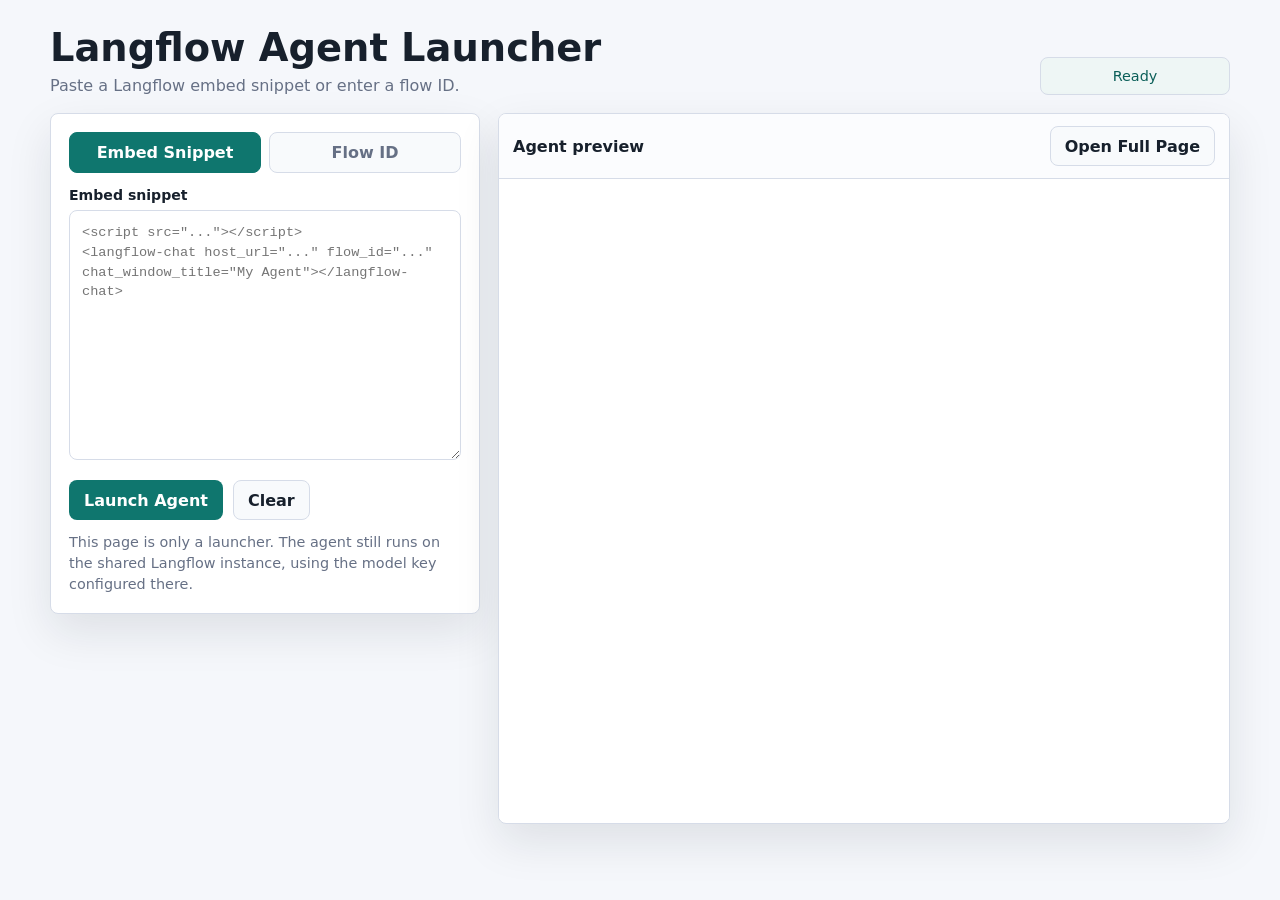
==== index.html @ 8ad4a3d8 "Changed file to index.html for github pages" ====
<!doctype html>
<html lang="en">
  <head>
    <meta charset="utf-8" />
    <meta name="viewport" content="width=device-width, initial-scale=1" />
    <title>Langflow Agent Launcher</title>
    <style>
      :root {
        color-scheme: light;
        --bg: #f5f7fb;
        --panel: #ffffff;
        --ink: #17202c;
        --muted: #667085;
        --line: #d6dce8;
        --accent: #0f766e;
        --accent-strong: #0b5f59;
        --danger: #b42318;
        --shadow: 0 18px 45px rgba(23, 32, 44, 0.1);
      }

      * {
        box-sizing: border-box;
      }

      body {
        margin: 0;
        min-height: 100vh;
        background: var(--bg);
        color: var(--ink);
        font-family:
          Inter, ui-sans-serif, system-ui, -apple-system, BlinkMacSystemFont,
          "Segoe UI", sans-serif;
      }

      .shell {
        width: min(1180px, calc(100vw - 32px));
        margin: 0 auto;
        padding: 28px 0 36px;
      }

      header {
        display: flex;
        align-items: end;
        justify-content: space-between;
        gap: 20px;
        margin-bottom: 18px;
      }

      h1 {
        margin: 0;
        font-size: clamp(1.7rem, 3vw, 2.5rem);
        line-height: 1.05;
        letter-spacing: 0;
      }

      .subtitle {
        margin: 8px 0 0;
        color: var(--muted);
        font-size: 1rem;
      }

      .status {
        min-width: 190px;
        padding: 10px 12px;
        border: 1px solid var(--line);
        border-radius: 8px;
        background: #eef6f5;
        color: var(--accent-strong);
        font-size: 0.9rem;
        text-align: center;
      }

      .layout {
        display: grid;
        grid-template-columns: minmax(320px, 430px) minmax(0, 1fr);
        gap: 18px;
        align-items: start;
      }

      .panel,
      .preview {
        border: 1px solid var(--line);
        border-radius: 8px;
        background: var(--panel);
        box-shadow: var(--shadow);
      }

      .panel {
        padding: 18px;
      }

      .tabs {
        display: grid;
        grid-template-columns: 1fr 1fr;
        gap: 8px;
        margin-bottom: 14px;
      }

      .tab {
        border: 1px solid var(--line);
        border-radius: 8px;
        background: #f8fafc;
        color: var(--muted);
        font: inherit;
        font-weight: 650;
        padding: 10px 12px;
        cursor: pointer;
      }

      .tab[aria-selected="true"] {
        background: var(--accent);
        border-color: var(--accent);
        color: white;
      }

      .mode {
        display: none;
      }

      .mode.active {
        display: block;
      }

      label {
        display: block;
        margin: 14px 0 7px;
        font-size: 0.88rem;
        font-weight: 700;
      }

      textarea,
      input {
        width: 100%;
        border: 1px solid var(--line);
        border-radius: 8px;
        background: white;
        color: var(--ink);
        font: inherit;
        font-size: 0.95rem;
        outline: none;
      }

      textarea {
        min-height: 250px;
        resize: vertical;
        padding: 12px;
        font-family:
          "Cascadia Code", "SFMono-Regular", Consolas, "Liberation Mono",
          monospace;
        font-size: 0.85rem;
        line-height: 1.45;
      }

      input {
        height: 42px;
        padding: 0 12px;
      }

      textarea:focus,
      input:focus {
        border-color: var(--accent);
        box-shadow: 0 0 0 3px rgba(15, 118, 110, 0.14);
      }

      .actions {
        display: flex;
        flex-wrap: wrap;
        gap: 10px;
        margin-top: 16px;
      }

      button {
        min-height: 40px;
        border: 1px solid transparent;
        border-radius: 8px;
        padding: 0 14px;
        font: inherit;
        font-weight: 700;
        cursor: pointer;
      }

      .primary {
        background: var(--accent);
        color: white;
      }

      .primary:hover {
        background: var(--accent-strong);
      }

      .secondary {
        background: #f8fafc;
        border-color: var(--line);
        color: var(--ink);
      }

      .secondary:hover {
        background: #eef2f7;
      }

      .hint,
      .error {
        margin: 12px 0 0;
        font-size: 0.9rem;
        line-height: 1.45;
      }

      .hint {
        color: var(--muted);
      }

      .error {
        display: none;
        color: var(--danger);
        font-weight: 700;
      }

      .preview {
        min-height: 690px;
        overflow: hidden;
      }

      .preview-bar {
        display: flex;
        align-items: center;
        justify-content: space-between;
        gap: 12px;
        border-bottom: 1px solid var(--line);
        padding: 12px 14px;
        background: #fbfcfe;
      }

      .preview-title {
        min-width: 0;
        overflow: hidden;
        text-overflow: ellipsis;
        white-space: nowrap;
        font-weight: 750;
      }

      .preview-frame {
        width: 100%;
        height: 640px;
        border: 0;
        background: white;
      }

      @media (max-width: 860px) {
        header {
          align-items: stretch;
          flex-direction: column;
        }

        .status {
          text-align: left;
        }

        .layout {
          grid-template-columns: 1fr;
        }

        .preview,
        .preview-frame {
          min-height: 600px;
          height: 600px;
        }
      }
    </style>
  </head>
  <body>
    <main class="shell">
      <header>
        <div>
          <h1>Langflow Agent Launcher</h1>
          <p class="subtitle">Paste a Langflow embed snippet or enter a flow ID.</p>
        </div>
        <div class="status" id="status">Ready</div>
      </header>

      <section class="layout">
        <div class="panel">
          <div class="tabs" role="tablist" aria-label="Launch mode">
            <button class="tab" id="snippetTab" role="tab" aria-selected="true">
              Embed Snippet
            </button>
            <button class="tab" id="flowTab" role="tab" aria-selected="false">
              Flow ID
            </button>
          </div>

          <div class="mode active" id="snippetMode">
            <label for="snippet">Embed snippet</label>
            <textarea
              id="snippet"
              spellcheck="false"
              placeholder='<script src="..."></script>&#10;<langflow-chat host_url="..." flow_id="..." chat_window_title="My Agent"></langflow-chat>'
            ></textarea>
          </div>

          <div class="mode" id="flowMode">
            <label for="hostUrl">Langflow host URL</label>
            <input id="hostUrl" placeholder="https://your-langflow-url.example" />

            <label for="flowId">Flow ID</label>
            <input id="flowId" placeholder="Paste the flow ID from the URL or Share panel" />

            <label for="scriptUrl">Widget script URL</label>
            <input
              id="scriptUrl"
              placeholder="Paste the script src from Langflow's embed snippet"
            />

            <label for="agentTitle">Chat title</label>
            <input id="agentTitle" value="My Agent" />
          </div>

          <div class="actions">
            <button class="primary" id="launchBtn">Launch Agent</button>
            <button class="secondary" id="clearBtn">Clear</button>
          </div>

          <p class="error" id="error"></p>
          <p class="hint">
            This page is only a launcher. The agent still runs on the shared Langflow
            instance, using the model key configured there.
          </p>
        </div>

        <div class="preview">
          <div class="preview-bar">
            <div class="preview-title" id="previewTitle">Agent preview</div>
            <button class="secondary" id="openBtn">Open Full Page</button>
          </div>
          <iframe
            class="preview-frame"
            id="previewFrame"
            title="Langflow agent preview"
          ></iframe>
        </div>
      </section>
    </main>

    <script>
      const snippetTab = document.querySelector("#snippetTab");
      const flowTab = document.querySelector("#flowTab");
      const snippetMode = document.querySelector("#snippetMode");
      const flowMode = document.querySelector("#flowMode");
      const snippet = document.querySelector("#snippet");
      const hostUrl = document.querySelector("#hostUrl");
      const flowId = document.querySelector("#flowId");
      const scriptUrl = document.querySelector("#scriptUrl");
      const agentTitle = document.querySelector("#agentTitle");
      const launchBtn = document.querySelector("#launchBtn");
      const clearBtn = document.querySelector("#clearBtn");
      const openBtn = document.querySelector("#openBtn");
      const previewFrame = document.querySelector("#previewFrame");
      const previewTitle = document.querySelector("#previewTitle");
      const status = document.querySelector("#status");
      const error = document.querySelector("#error");

      let activeMode = "snippet";
      let currentPreviewHtml = "";

      const saved = JSON.parse(localStorage.getItem("langflowLauncher") || "{}");
      snippet.value = saved.snippet || "";
      hostUrl.value = saved.hostUrl || "";
      flowId.value = saved.flowId || "";
      scriptUrl.value = saved.scriptUrl || "";
      agentTitle.value = saved.agentTitle || "My Agent";

      function setMode(mode) {
        activeMode = mode;
        snippetTab.setAttribute("aria-selected", mode === "snippet");
        flowTab.setAttribute("aria-selected", mode === "flow");
        snippetMode.classList.toggle("active", mode === "snippet");
        flowMode.classList.toggle("active", mode === "flow");
        clearError();
      }

      function clearError() {
        error.style.display = "none";
        error.textContent = "";
      }

      function showError(message) {
        error.textContent = message;
        error.style.display = "block";
        status.textContent = "Needs attention";
      }

      function escapeAttribute(value) {
        return String(value)
          .replaceAll("&", "&amp;")
          .replaceAll('"', "&quot;")
          .replaceAll("<", "&lt;")
          .replaceAll(">", "&gt;");
      }

      function normalizeHost(value) {
        return value.trim().replace(/\/+$/, "");
      }

      function extractFromSnippet(rawSnippet) {
        const doc = new DOMParser().parseFromString(rawSnippet, "text/html");
        const script = [...doc.querySelectorAll("script[src]")].find((item) =>
          item.getAttribute("src").toLowerCase().includes("langflow")
        );
        const chat = doc.querySelector("langflow-chat");

        if (!script || !chat) {
          throw new Error(
            "Paste the full Langflow embed snippet, including the script tag and langflow-chat tag."
          );
        }

        return {
          scriptSrc: script.getAttribute("src"),
          host: chat.getAttribute("host_url") || "",
          flow: chat.getAttribute("flow_id") || "",
          title: chat.getAttribute("chat_window_title") || "My Agent",
          rawChat: chat.outerHTML,
        };
      }

      function buildFromFields() {
        const host = normalizeHost(hostUrl.value);
        const flow = flowId.value.trim();
        const scriptSrc = scriptUrl.value.trim();
        const title = agentTitle.value.trim() || "My Agent";

        if (!host || !flow || !scriptSrc) {
          throw new Error("Host URL, flow ID, and widget script URL are required.");
        }

        return {
          scriptSrc,
          host,
          flow,
          title,
          rawChat: `<langflow-chat host_url="${escapeAttribute(host)}" flow_id="${escapeAttribute(flow)}" chat_window_title="${escapeAttribute(title)}"></langflow-chat>`,
        };
      }

      function buildPreviewHtml(config) {
        const title = escapeAttribute(config.title || "My Agent");
        return `<!doctype html>
<html lang="en">
  <head>
    <meta charset="utf-8" />
    <meta name="viewport" content="width=device-width, initial-scale=1" />
    <title>${title}</title>
    <style>
      body {
        margin: 0;
        min-height: 100vh;
        font-family: Inter, ui-sans-serif, system-ui, -apple-system, BlinkMacSystemFont, "Segoe UI", sans-serif;
        background: #ffffff;
      }
      .page {
        min-height: 100vh;
        display: grid;
        place-items: center;
        padding: 34px;
        text-align: center;
      }
      h1 {
        margin: 0;
        color: #17202c;
        font-size: clamp(1.8rem, 5vw, 3rem);
        letter-spacing: 0;
      }
      p {
        margin: 12px 0 0;
        color: #667085;
        font-size: 1rem;
      }
    </style>
    <script src="${escapeAttribute(config.scriptSrc)}"><\/script>
  </head>
  <body>
    <section class="page">
      <div>
        <h1>${title}</h1>
        <p>Your Langflow agent is running on this webpage.</p>
      </div>
    </section>
    ${config.rawChat}
  </body>
</html>`;
      }

      function saveState() {
        localStorage.setItem(
          "langflowLauncher",
          JSON.stringify({
            snippet: snippet.value,
            hostUrl: hostUrl.value,
            flowId: flowId.value,
            scriptUrl: scriptUrl.value,
            agentTitle: agentTitle.value,
          })
        );
      }

      function launch() {
        clearError();
        try {
          const config =
            activeMode === "snippet"
              ? extractFromSnippet(snippet.value)
              : buildFromFields();

          currentPreviewHtml = buildPreviewHtml(config);
          previewFrame.srcdoc = currentPreviewHtml;
          previewTitle.textContent = config.title || "Agent preview";
          status.textContent = "Agent loaded";
          saveState();
        } catch (launchError) {
          showError(launchError.message);
        }
      }

      function clearAll() {
        snippet.value = "";
        hostUrl.value = "";
        flowId.value = "";
        scriptUrl.value = "";
        agentTitle.value = "My Agent";
        previewFrame.removeAttribute("srcdoc");
        previewTitle.textContent = "Agent preview";
        status.textContent = "Ready";
        currentPreviewHtml = "";
        localStorage.removeItem("langflowLauncher");
        clearError();
      }

      function openFullPage() {
        if (!currentPreviewHtml) {
          showError("Launch an agent first.");
          return;
        }
        const previewBlob = new Blob([currentPreviewHtml], { type: "text/html" });
        window.open(URL.createObjectURL(previewBlob), "_blank", "noopener,noreferrer");
      }

      snippetTab.addEventListener("click", () => setMode("snippet"));
      flowTab.addEventListener("click", () => setMode("flow"));
      launchBtn.addEventListener("click", launch);
      clearBtn.addEventListener("click", clearAll);
      openBtn.addEventListener("click", openFullPage);
    </script>
  </body>
</html>
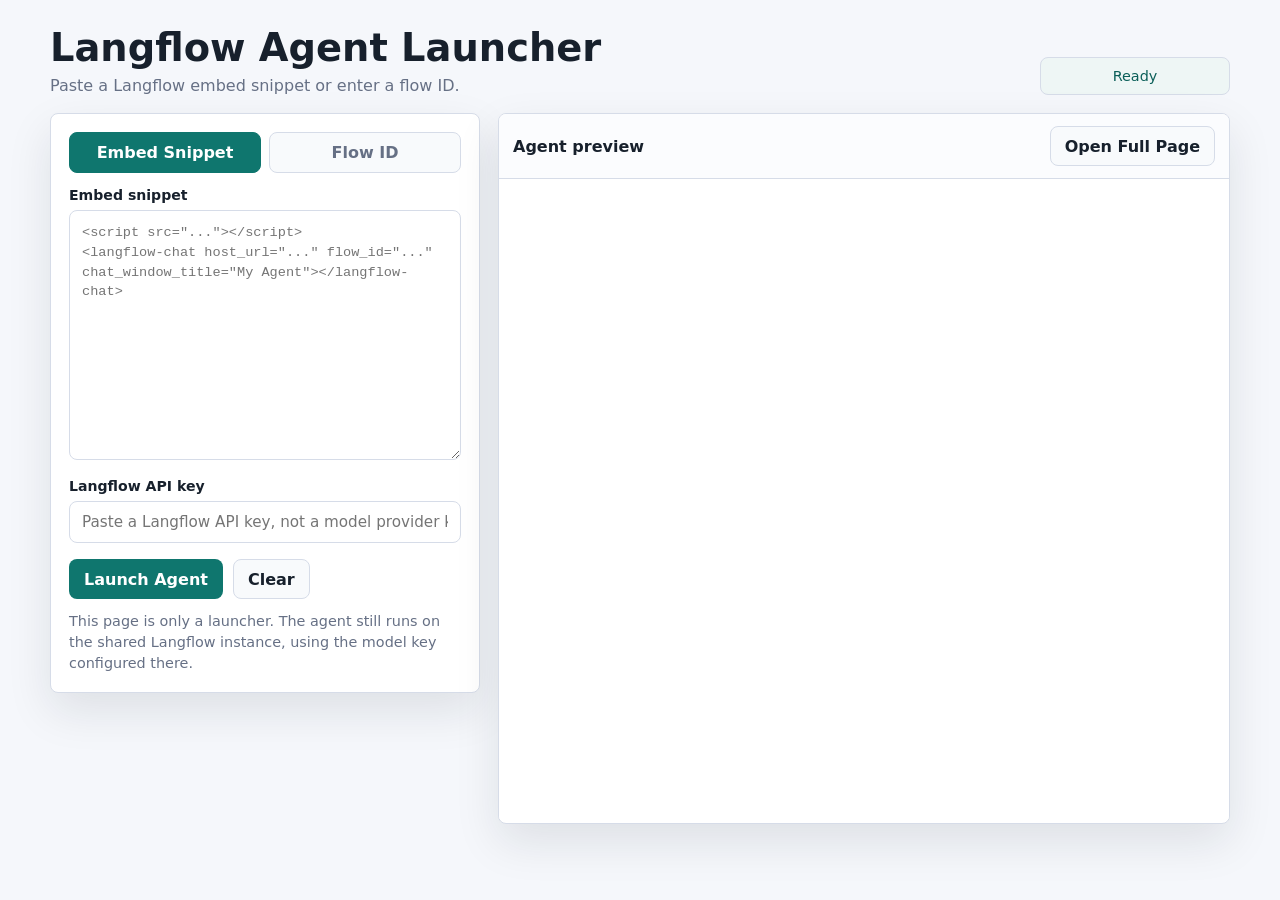
==== commit 835fdf01: "Add Langflow API key support to launcher" ====
--- a/index.html
+++ b/index.html
@@ -314,6 +314,14 @@
             <input id="agentTitle" value="My Agent" />
           </div>
 
+          <label for="apiKey">Langflow API key</label>
+          <input
+            id="apiKey"
+            type="password"
+            autocomplete="off"
+            placeholder="Paste a Langflow API key, not a model provider key"
+          />
+
           <div class="actions">
             <button class="primary" id="launchBtn">Launch Agent</button>
             <button class="secondary" id="clearBtn">Clear</button>
@@ -350,6 +358,7 @@
       const flowId = document.querySelector("#flowId");
       const scriptUrl = document.querySelector("#scriptUrl");
       const agentTitle = document.querySelector("#agentTitle");
+      const apiKey = document.querySelector("#apiKey");
       const launchBtn = document.querySelector("#launchBtn");
       const clearBtn = document.querySelector("#clearBtn");
       const openBtn = document.querySelector("#openBtn");
@@ -362,7 +371,7 @@
       let currentPreviewHtml = "";
 
       const saved = JSON.parse(localStorage.getItem("langflowLauncher") || "{}");
-      snippet.value = saved.snippet || "";
+      snippet.value = "";
       hostUrl.value = saved.hostUrl || "";
       flowId.value = saved.flowId || "";
       scriptUrl.value = saved.scriptUrl || "";
@@ -406,6 +415,7 @@
           item.getAttribute("src").toLowerCase().includes("langflow")
         );
         const chat = doc.querySelector("langflow-chat");
+        const key = apiKey.value.trim() || chat?.getAttribute("api_key") || "";
 
         if (!script || !chat) {
           throw new Error(
@@ -413,11 +423,20 @@
           );
         }
 
+        if (!key) {
+          throw new Error("Paste a Langflow API key before launching.");
+        }
+
+        chat.setAttribute("api_key", key);
+
         return {
           scriptSrc: script.getAttribute("src"),
           host: chat.getAttribute("host_url") || "",
           flow: chat.getAttribute("flow_id") || "",
-          title: chat.getAttribute("chat_window_title") || "My Agent",
+          title:
+            chat.getAttribute("window_title") ||
+            chat.getAttribute("chat_window_title") ||
+            "My Agent",
           rawChat: chat.outerHTML,
         };
       }
@@ -427,9 +446,10 @@
         const flow = flowId.value.trim();
         const scriptSrc = scriptUrl.value.trim();
         const title = agentTitle.value.trim() || "My Agent";
-
-        if (!host || !flow || !scriptSrc) {
-          throw new Error("Host URL, flow ID, and widget script URL are required.");
+        const key = apiKey.value.trim();
+
+        if (!host || !flow || !scriptSrc || !key) {
+          throw new Error("Host URL, flow ID, widget script URL, and Langflow API key are required.");
         }
 
         return {
@@ -437,7 +457,7 @@
           host,
           flow,
           title,
-          rawChat: `<langflow-chat host_url="${escapeAttribute(host)}" flow_id="${escapeAttribute(flow)}" chat_window_title="${escapeAttribute(title)}"></langflow-chat>`,
+          rawChat: `<langflow-chat host_url="${escapeAttribute(host)}" flow_id="${escapeAttribute(flow)}" api_key="${escapeAttribute(key)}" window_title="${escapeAttribute(title)}"></langflow-chat>`,
         };
       }
 
@@ -493,7 +513,6 @@
         localStorage.setItem(
           "langflowLauncher",
           JSON.stringify({
-            snippet: snippet.value,
             hostUrl: hostUrl.value,
             flowId: flowId.value,
             scriptUrl: scriptUrl.value,
@@ -526,6 +545,7 @@
         flowId.value = "";
         scriptUrl.value = "";
         agentTitle.value = "My Agent";
+        apiKey.value = "";
         previewFrame.removeAttribute("srcdoc");
         previewTitle.textContent = "Agent preview";
         status.textContent = "Ready";
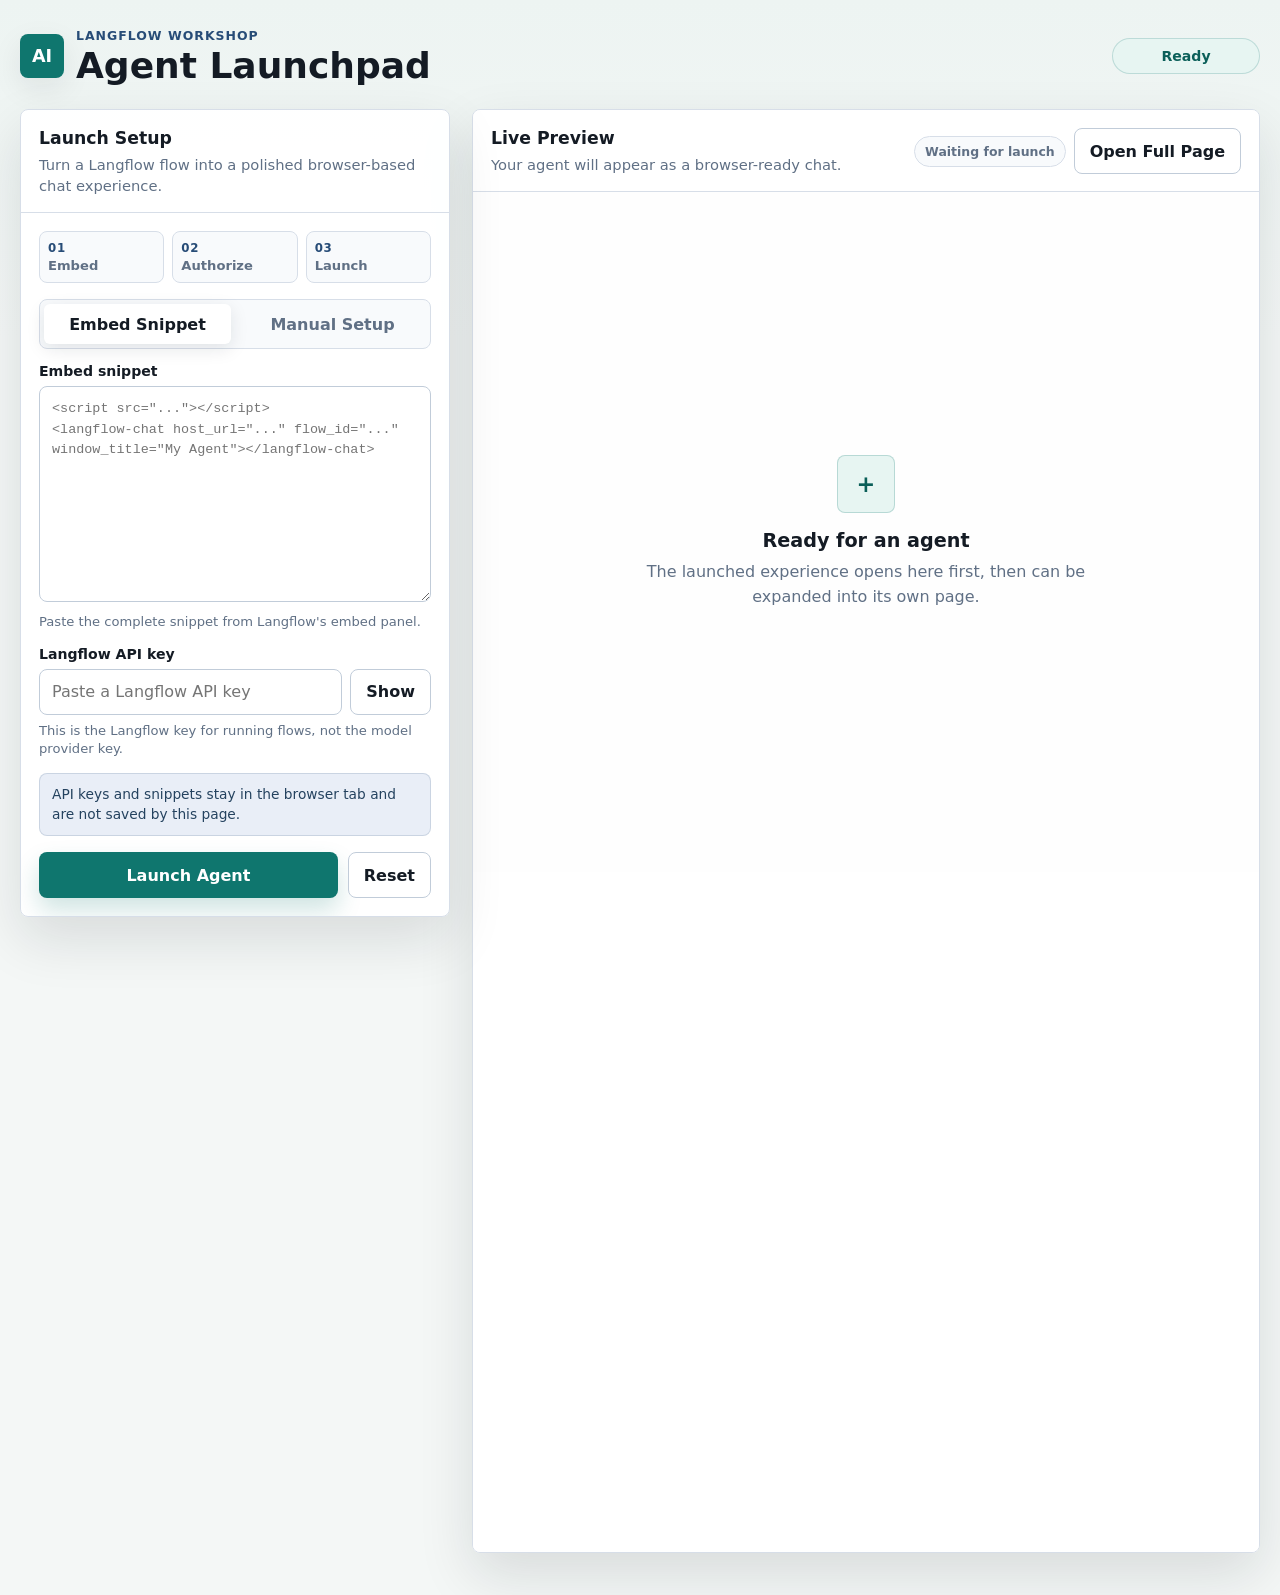
==== commit cb1a83c2: "Polish launcher interface" ====
--- a/index.html
+++ b/index.html
@@ -1,573 +1,1234 @@
-<!doctype html>
-<html lang="en">
-  <head>
-    <meta charset="utf-8" />
-    <meta name="viewport" content="width=device-width, initial-scale=1" />
-    <title>Langflow Agent Launcher</title>
-    <style>
-      :root {
-        color-scheme: light;
-        --bg: #f5f7fb;
-        --panel: #ffffff;
-        --ink: #17202c;
-        --muted: #667085;
-        --line: #d6dce8;
-        --accent: #0f766e;
-        --accent-strong: #0b5f59;
-        --danger: #b42318;
-        --shadow: 0 18px 45px rgba(23, 32, 44, 0.1);
-      }
-
-      * {
-        box-sizing: border-box;
-      }
-
-      body {
-        margin: 0;
-        min-height: 100vh;
-        background: var(--bg);
-        color: var(--ink);
-        font-family:
-          Inter, ui-sans-serif, system-ui, -apple-system, BlinkMacSystemFont,
-          "Segoe UI", sans-serif;
-      }
-
-      .shell {
-        width: min(1180px, calc(100vw - 32px));
-        margin: 0 auto;
-        padding: 28px 0 36px;
-      }
-
-      header {
-        display: flex;
-        align-items: end;
-        justify-content: space-between;
-        gap: 20px;
-        margin-bottom: 18px;
-      }
-
-      h1 {
-        margin: 0;
-        font-size: clamp(1.7rem, 3vw, 2.5rem);
-        line-height: 1.05;
-        letter-spacing: 0;
-      }
-
-      .subtitle {
-        margin: 8px 0 0;
-        color: var(--muted);
-        font-size: 1rem;
-      }
-
-      .status {
-        min-width: 190px;
-        padding: 10px 12px;
-        border: 1px solid var(--line);
-        border-radius: 8px;
-        background: #eef6f5;
-        color: var(--accent-strong);
-        font-size: 0.9rem;
-        text-align: center;
-      }
-
-      .layout {
-        display: grid;
-        grid-template-columns: minmax(320px, 430px) minmax(0, 1fr);
-        gap: 18px;
-        align-items: start;
-      }
-
-      .panel,
-      .preview {
-        border: 1px solid var(--line);
-        border-radius: 8px;
-        background: var(--panel);
-        box-shadow: var(--shadow);
-      }
-
-      .panel {
-        padding: 18px;
-      }
-
-      .tabs {
-        display: grid;
-        grid-template-columns: 1fr 1fr;
-        gap: 8px;
-        margin-bottom: 14px;
-      }
-
-      .tab {
-        border: 1px solid var(--line);
-        border-radius: 8px;
-        background: #f8fafc;
-        color: var(--muted);
-        font: inherit;
-        font-weight: 650;
-        padding: 10px 12px;
-        cursor: pointer;
-      }
-
-      .tab[aria-selected="true"] {
-        background: var(--accent);
-        border-color: var(--accent);
-        color: white;
-      }
-
-      .mode {
-        display: none;
-      }
-
-      .mode.active {
-        display: block;
-      }
-
-      label {
-        display: block;
-        margin: 14px 0 7px;
-        font-size: 0.88rem;
-        font-weight: 700;
-      }
-
-      textarea,
-      input {
-        width: 100%;
-        border: 1px solid var(--line);
-        border-radius: 8px;
-        background: white;
-        color: var(--ink);
-        font: inherit;
-        font-size: 0.95rem;
-        outline: none;
-      }
-
-      textarea {
-        min-height: 250px;
-        resize: vertical;
-        padding: 12px;
-        font-family:
-          "Cascadia Code", "SFMono-Regular", Consolas, "Liberation Mono",
-          monospace;
-        font-size: 0.85rem;
-        line-height: 1.45;
-      }
-
-      input {
-        height: 42px;
-        padding: 0 12px;
-      }
-
-      textarea:focus,
-      input:focus {
-        border-color: var(--accent);
-        box-shadow: 0 0 0 3px rgba(15, 118, 110, 0.14);
-      }
-
-      .actions {
-        display: flex;
-        flex-wrap: wrap;
-        gap: 10px;
-        margin-top: 16px;
-      }
-
-      button {
-        min-height: 40px;
-        border: 1px solid transparent;
-        border-radius: 8px;
-        padding: 0 14px;
-        font: inherit;
-        font-weight: 700;
-        cursor: pointer;
-      }
-
-      .primary {
-        background: var(--accent);
-        color: white;
-      }
-
-      .primary:hover {
-        background: var(--accent-strong);
-      }
-
-      .secondary {
-        background: #f8fafc;
-        border-color: var(--line);
-        color: var(--ink);
-      }
-
-      .secondary:hover {
-        background: #eef2f7;
-      }
-
-      .hint,
-      .error {
-        margin: 12px 0 0;
-        font-size: 0.9rem;
-        line-height: 1.45;
-      }
-
-      .hint {
-        color: var(--muted);
-      }
-
-      .error {
-        display: none;
-        color: var(--danger);
-        font-weight: 700;
-      }
-
-      .preview {
-        min-height: 690px;
-        overflow: hidden;
-      }
-
-      .preview-bar {
-        display: flex;
-        align-items: center;
-        justify-content: space-between;
-        gap: 12px;
-        border-bottom: 1px solid var(--line);
-        padding: 12px 14px;
-        background: #fbfcfe;
-      }
-
-      .preview-title {
-        min-width: 0;
-        overflow: hidden;
-        text-overflow: ellipsis;
-        white-space: nowrap;
-        font-weight: 750;
-      }
-
-      .preview-frame {
-        width: 100%;
-        height: 640px;
-        border: 0;
-        background: white;
-      }
-
-      @media (max-width: 860px) {
-        header {
-          align-items: stretch;
-          flex-direction: column;
-        }
-
-        .status {
-          text-align: left;
-        }
-
-        .layout {
-          grid-template-columns: 1fr;
-        }
-
-        .preview,
-        .preview-frame {
-          min-height: 600px;
-          height: 600px;
-        }
-      }
-    </style>
-  </head>
-  <body>
-    <main class="shell">
-      <header>
-        <div>
-          <h1>Langflow Agent Launcher</h1>
-          <p class="subtitle">Paste a Langflow embed snippet or enter a flow ID.</p>
-        </div>
-        <div class="status" id="status">Ready</div>
-      </header>
-
-      <section class="layout">
-        <div class="panel">
-          <div class="tabs" role="tablist" aria-label="Launch mode">
-            <button class="tab" id="snippetTab" role="tab" aria-selected="true">
-              Embed Snippet
-            </button>
-            <button class="tab" id="flowTab" role="tab" aria-selected="false">
-              Flow ID
-            </button>
-          </div>
-
-          <div class="mode active" id="snippetMode">
-            <label for="snippet">Embed snippet</label>
-            <textarea
-              id="snippet"
-              spellcheck="false"
-              placeholder='<script src="..."></script>&#10;<langflow-chat host_url="..." flow_id="..." chat_window_title="My Agent"></langflow-chat>'
-            ></textarea>
-          </div>
-
-          <div class="mode" id="flowMode">
-            <label for="hostUrl">Langflow host URL</label>
-            <input id="hostUrl" placeholder="https://your-langflow-url.example" />
-
-            <label for="flowId">Flow ID</label>
-            <input id="flowId" placeholder="Paste the flow ID from the URL or Share panel" />
-
-            <label for="scriptUrl">Widget script URL</label>
-            <input
-              id="scriptUrl"
-              placeholder="Paste the script src from Langflow's embed snippet"
-            />
-
-            <label for="agentTitle">Chat title</label>
-            <input id="agentTitle" value="My Agent" />
-          </div>
-
-          <label for="apiKey">Langflow API key</label>
-          <input
-            id="apiKey"
-            type="password"
-            autocomplete="off"
-            placeholder="Paste a Langflow API key, not a model provider key"
-          />
-
-          <div class="actions">
-            <button class="primary" id="launchBtn">Launch Agent</button>
-            <button class="secondary" id="clearBtn">Clear</button>
-          </div>
-
-          <p class="error" id="error"></p>
-          <p class="hint">
-            This page is only a launcher. The agent still runs on the shared Langflow
-            instance, using the model key configured there.
-          </p>
-        </div>
-
-        <div class="preview">
-          <div class="preview-bar">
-            <div class="preview-title" id="previewTitle">Agent preview</div>
-            <button class="secondary" id="openBtn">Open Full Page</button>
-          </div>
-          <iframe
-            class="preview-frame"
-            id="previewFrame"
-            title="Langflow agent preview"
-          ></iframe>
-        </div>
-      </section>
-    </main>
-
-    <script>
-      const snippetTab = document.querySelector("#snippetTab");
-      const flowTab = document.querySelector("#flowTab");
-      const snippetMode = document.querySelector("#snippetMode");
-      const flowMode = document.querySelector("#flowMode");
-      const snippet = document.querySelector("#snippet");
-      const hostUrl = document.querySelector("#hostUrl");
-      const flowId = document.querySelector("#flowId");
-      const scriptUrl = document.querySelector("#scriptUrl");
-      const agentTitle = document.querySelector("#agentTitle");
-      const apiKey = document.querySelector("#apiKey");
-      const launchBtn = document.querySelector("#launchBtn");
-      const clearBtn = document.querySelector("#clearBtn");
-      const openBtn = document.querySelector("#openBtn");
-      const previewFrame = document.querySelector("#previewFrame");
-      const previewTitle = document.querySelector("#previewTitle");
-      const status = document.querySelector("#status");
-      const error = document.querySelector("#error");
-
-      let activeMode = "snippet";
-      let currentPreviewHtml = "";
-
-      const saved = JSON.parse(localStorage.getItem("langflowLauncher") || "{}");
-      snippet.value = "";
-      hostUrl.value = saved.hostUrl || "";
-      flowId.value = saved.flowId || "";
-      scriptUrl.value = saved.scriptUrl || "";
-      agentTitle.value = saved.agentTitle || "My Agent";
-
-      function setMode(mode) {
-        activeMode = mode;
-        snippetTab.setAttribute("aria-selected", mode === "snippet");
-        flowTab.setAttribute("aria-selected", mode === "flow");
-        snippetMode.classList.toggle("active", mode === "snippet");
-        flowMode.classList.toggle("active", mode === "flow");
-        clearError();
-      }
-
-      function clearError() {
-        error.style.display = "none";
-        error.textContent = "";
-      }
-
-      function showError(message) {
-        error.textContent = message;
-        error.style.display = "block";
-        status.textContent = "Needs attention";
-      }
-
-      function escapeAttribute(value) {
-        return String(value)
-          .replaceAll("&", "&amp;")
-          .replaceAll('"', "&quot;")
-          .replaceAll("<", "&lt;")
-          .replaceAll(">", "&gt;");
-      }
-
-      function normalizeHost(value) {
-        return value.trim().replace(/\/+$/, "");
-      }
-
-      function extractFromSnippet(rawSnippet) {
-        const doc = new DOMParser().parseFromString(rawSnippet, "text/html");
-        const script = [...doc.querySelectorAll("script[src]")].find((item) =>
-          item.getAttribute("src").toLowerCase().includes("langflow")
-        );
-        const chat = doc.querySelector("langflow-chat");
-        const key = apiKey.value.trim() || chat?.getAttribute("api_key") || "";
-
-        if (!script || !chat) {
-          throw new Error(
-            "Paste the full Langflow embed snippet, including the script tag and langflow-chat tag."
-          );
-        }
-
-        if (!key) {
-          throw new Error("Paste a Langflow API key before launching.");
-        }
-
-        chat.setAttribute("api_key", key);
-
-        return {
-          scriptSrc: script.getAttribute("src"),
-          host: chat.getAttribute("host_url") || "",
-          flow: chat.getAttribute("flow_id") || "",
-          title:
-            chat.getAttribute("window_title") ||
-            chat.getAttribute("chat_window_title") ||
-            "My Agent",
-          rawChat: chat.outerHTML,
-        };
-      }
-
-      function buildFromFields() {
-        const host = normalizeHost(hostUrl.value);
-        const flow = flowId.value.trim();
-        const scriptSrc = scriptUrl.value.trim();
-        const title = agentTitle.value.trim() || "My Agent";
-        const key = apiKey.value.trim();
-
-        if (!host || !flow || !scriptSrc || !key) {
-          throw new Error("Host URL, flow ID, widget script URL, and Langflow API key are required.");
-        }
-
-        return {
-          scriptSrc,
-          host,
-          flow,
-          title,
-          rawChat: `<langflow-chat host_url="${escapeAttribute(host)}" flow_id="${escapeAttribute(flow)}" api_key="${escapeAttribute(key)}" window_title="${escapeAttribute(title)}"></langflow-chat>`,
-        };
-      }
-
-      function buildPreviewHtml(config) {
-        const title = escapeAttribute(config.title || "My Agent");
-        return `<!doctype html>
-<html lang="en">
-  <head>
-    <meta charset="utf-8" />
-    <meta name="viewport" content="width=device-width, initial-scale=1" />
-    <title>${title}</title>
-    <style>
-      body {
-        margin: 0;
-        min-height: 100vh;
-        font-family: Inter, ui-sans-serif, system-ui, -apple-system, BlinkMacSystemFont, "Segoe UI", sans-serif;
-        background: #ffffff;
-      }
-      .page {
-        min-height: 100vh;
-        display: grid;
-        place-items: center;
-        padding: 34px;
-        text-align: center;
-      }
-      h1 {
-        margin: 0;
-        color: #17202c;
-        font-size: clamp(1.8rem, 5vw, 3rem);
-        letter-spacing: 0;
-      }
-      p {
-        margin: 12px 0 0;
-        color: #667085;
-        font-size: 1rem;
-      }
-    </style>
-    <script src="${escapeAttribute(config.scriptSrc)}"><\/script>
-  </head>
-  <body>
-    <section class="page">
-      <div>
-        <h1>${title}</h1>
-        <p>Your Langflow agent is running on this webpage.</p>
-      </div>
-    </section>
-    ${config.rawChat}
-  </body>
-</html>`;
-      }
-
-      function saveState() {
-        localStorage.setItem(
-          "langflowLauncher",
-          JSON.stringify({
-            hostUrl: hostUrl.value,
-            flowId: flowId.value,
-            scriptUrl: scriptUrl.value,
-            agentTitle: agentTitle.value,
-          })
-        );
-      }
-
-      function launch() {
-        clearError();
-        try {
-          const config =
-            activeMode === "snippet"
-              ? extractFromSnippet(snippet.value)
-              : buildFromFields();
-
-          currentPreviewHtml = buildPreviewHtml(config);
-          previewFrame.srcdoc = currentPreviewHtml;
-          previewTitle.textContent = config.title || "Agent preview";
-          status.textContent = "Agent loaded";
-          saveState();
-        } catch (launchError) {
-          showError(launchError.message);
-        }
-      }
-
-      function clearAll() {
-        snippet.value = "";
-        hostUrl.value = "";
-        flowId.value = "";
-        scriptUrl.value = "";
-        agentTitle.value = "My Agent";
-        apiKey.value = "";
-        previewFrame.removeAttribute("srcdoc");
-        previewTitle.textContent = "Agent preview";
-        status.textContent = "Ready";
-        currentPreviewHtml = "";
-        localStorage.removeItem("langflowLauncher");
-        clearError();
-      }
-
-      function openFullPage() {
-        if (!currentPreviewHtml) {
-          showError("Launch an agent first.");
-          return;
-        }
-        const previewBlob = new Blob([currentPreviewHtml], { type: "text/html" });
-        window.open(URL.createObjectURL(previewBlob), "_blank", "noopener,noreferrer");
-      }
-
-      snippetTab.addEventListener("click", () => setMode("snippet"));
-      flowTab.addEventListener("click", () => setMode("flow"));
-      launchBtn.addEventListener("click", launch);
-      clearBtn.addEventListener("click", clearAll);
-      openBtn.addEventListener("click", openFullPage);
-    </script>
-  </body>
-</html>
+<!doctype html>
+<html lang="en">
+  <head>
+    <meta charset="utf-8" />
+    <meta name="viewport" content="width=device-width, initial-scale=1" />
+    <title>Agent Launchpad</title>
+    <style>
+      :root {
+        color-scheme: light;
+        --page: #f4f7f6;
+        --surface: #ffffff;
+        --surface-soft: #f8fafc;
+        --ink: #141b24;
+        --muted: #607085;
+        --line: #d7dee8;
+        --line-strong: #c1ccd9;
+        --teal: #0f766e;
+        --teal-dark: #0b5f59;
+        --teal-soft: #e7f5f2;
+        --blue: #274c77;
+        --blue-soft: #e9eef7;
+        --coral: #bf5b45;
+        --danger: #b42318;
+        --warning: #8a5a12;
+        --shadow: 0 22px 55px rgba(20, 27, 36, 0.12);
+        --shadow-soft: 0 10px 30px rgba(20, 27, 36, 0.08);
+        --radius: 8px;
+        --control: 46px;
+      }
+
+      * {
+        box-sizing: border-box;
+      }
+
+      html {
+        min-width: 320px;
+      }
+
+      body {
+        margin: 0;
+        min-height: 100vh;
+        background:
+          linear-gradient(180deg, #edf4f2 0, rgba(237, 244, 242, 0) 340px),
+          var(--page);
+        color: var(--ink);
+        font-family:
+          Inter, ui-sans-serif, system-ui, -apple-system, BlinkMacSystemFont,
+          "Segoe UI", sans-serif;
+        font-size: 16px;
+      }
+
+      button,
+      input,
+      textarea {
+        font: inherit;
+      }
+
+      button {
+        cursor: pointer;
+      }
+
+      .skip-link {
+        position: absolute;
+        left: 16px;
+        top: -80px;
+        z-index: 10;
+        border-radius: var(--radius);
+        background: var(--ink);
+        color: #ffffff;
+        padding: 10px 12px;
+        text-decoration: none;
+      }
+
+      .skip-link:focus {
+        top: 16px;
+      }
+
+      .shell {
+        width: min(1240px, calc(100vw - 32px));
+        margin: 0 auto;
+        padding: 28px 0 42px;
+      }
+
+      .topbar {
+        display: flex;
+        align-items: center;
+        justify-content: space-between;
+        gap: 18px;
+        margin-bottom: 24px;
+      }
+
+      .brand {
+        display: flex;
+        align-items: center;
+        min-width: 0;
+        gap: 12px;
+      }
+
+      .brand-mark {
+        display: grid;
+        flex: 0 0 44px;
+        width: 44px;
+        height: 44px;
+        place-items: center;
+        border-radius: var(--radius);
+        background: var(--teal);
+        color: #ffffff;
+        font-size: 1.1rem;
+        font-weight: 800;
+        box-shadow: var(--shadow-soft);
+      }
+
+      .brand-title {
+        min-width: 0;
+      }
+
+      .eyebrow {
+        margin: 0 0 4px;
+        color: var(--blue);
+        font-size: 0.78rem;
+        font-weight: 800;
+        letter-spacing: 0.08em;
+        text-transform: uppercase;
+      }
+
+      h1 {
+        margin: 0;
+        color: var(--ink);
+        font-size: 2.25rem;
+        line-height: 1.05;
+        letter-spacing: 0;
+      }
+
+      .top-actions {
+        display: flex;
+        align-items: center;
+        gap: 10px;
+      }
+
+      .status {
+        min-width: 148px;
+        border: 1px solid rgba(15, 118, 110, 0.2);
+        border-radius: 999px;
+        background: var(--teal-soft);
+        color: var(--teal-dark);
+        padding: 9px 12px;
+        font-size: 0.88rem;
+        font-weight: 750;
+        text-align: center;
+      }
+
+      .layout {
+        display: grid;
+        grid-template-columns: minmax(330px, 430px) minmax(0, 1fr);
+        align-items: start;
+        gap: 22px;
+      }
+
+      .panel,
+      .preview-shell {
+        border: 1px solid var(--line);
+        border-radius: var(--radius);
+        background: rgba(255, 255, 255, 0.94);
+        box-shadow: var(--shadow);
+      }
+
+      .panel {
+        position: sticky;
+        top: 18px;
+        overflow: hidden;
+      }
+
+      .panel-head,
+      .preview-head {
+        border-bottom: 1px solid var(--line);
+        padding: 18px 18px 16px;
+      }
+
+      .panel-head h2,
+      .preview-head h2 {
+        margin: 0;
+        font-size: 1.08rem;
+        letter-spacing: 0;
+      }
+
+      .panel-head p,
+      .preview-head p {
+        margin: 6px 0 0;
+        color: var(--muted);
+        font-size: 0.92rem;
+        line-height: 1.45;
+      }
+
+      .panel-body {
+        padding: 18px;
+      }
+
+      .step-strip {
+        display: grid;
+        grid-template-columns: repeat(3, 1fr);
+        gap: 8px;
+        margin-bottom: 16px;
+      }
+
+      .step {
+        min-width: 0;
+        border: 1px solid var(--line);
+        border-radius: var(--radius);
+        background: var(--surface-soft);
+        padding: 9px 8px;
+      }
+
+      .step strong {
+        display: block;
+        color: var(--blue);
+        font-size: 0.74rem;
+        font-weight: 850;
+        letter-spacing: 0.06em;
+        text-transform: uppercase;
+      }
+
+      .step span {
+        display: block;
+        margin-top: 3px;
+        overflow: hidden;
+        color: var(--muted);
+        font-size: 0.82rem;
+        font-weight: 650;
+        text-overflow: ellipsis;
+        white-space: nowrap;
+      }
+
+      .tabs {
+        display: grid;
+        grid-template-columns: 1fr 1fr;
+        gap: 8px;
+        border: 1px solid var(--line);
+        border-radius: var(--radius);
+        background: var(--surface-soft);
+        padding: 4px;
+      }
+
+      .tab {
+        min-height: 40px;
+        border: 0;
+        border-radius: 6px;
+        background: transparent;
+        color: var(--muted);
+        font-weight: 800;
+      }
+
+      .tab[aria-selected="true"] {
+        background: var(--surface);
+        color: var(--ink);
+        box-shadow: 0 5px 18px rgba(20, 27, 36, 0.1);
+      }
+
+      .mode {
+        display: none;
+      }
+
+      .mode.active {
+        display: block;
+      }
+
+      .field {
+        margin-top: 14px;
+      }
+
+      label {
+        display: flex;
+        align-items: center;
+        justify-content: space-between;
+        gap: 12px;
+        margin-bottom: 7px;
+        color: var(--ink);
+        font-size: 0.88rem;
+        font-weight: 800;
+      }
+
+      .optional {
+        color: var(--muted);
+        font-size: 0.78rem;
+        font-weight: 700;
+      }
+
+      textarea,
+      input {
+        width: 100%;
+        border: 1px solid var(--line-strong);
+        border-radius: var(--radius);
+        background: var(--surface);
+        color: var(--ink);
+        outline: none;
+      }
+
+      textarea {
+        min-height: 216px;
+        max-height: 420px;
+        resize: vertical;
+        padding: 12px;
+        font-family:
+          "Cascadia Code", "SFMono-Regular", Consolas, "Liberation Mono",
+          monospace;
+        font-size: 0.84rem;
+        line-height: 1.5;
+      }
+
+      input {
+        height: var(--control);
+        padding: 0 12px;
+      }
+
+      textarea:focus,
+      input:focus {
+        border-color: var(--teal);
+        box-shadow: 0 0 0 4px rgba(15, 118, 110, 0.15);
+      }
+
+      .input-row {
+        display: grid;
+        grid-template-columns: minmax(0, 1fr) auto;
+        gap: 8px;
+      }
+
+      .input-row input {
+        min-width: 0;
+      }
+
+      .helper {
+        margin: 7px 0 0;
+        color: var(--muted);
+        font-size: 0.82rem;
+        line-height: 1.4;
+      }
+
+      .notice {
+        margin-top: 14px;
+        border: 1px solid rgba(39, 76, 119, 0.16);
+        border-radius: var(--radius);
+        background: var(--blue-soft);
+        color: #24425f;
+        padding: 11px 12px;
+        font-size: 0.86rem;
+        line-height: 1.45;
+      }
+
+      .actions {
+        display: grid;
+        grid-template-columns: minmax(0, 1fr) auto;
+        gap: 10px;
+        margin-top: 16px;
+      }
+
+      .btn {
+        display: inline-flex;
+        align-items: center;
+        justify-content: center;
+        min-height: var(--control);
+        border: 1px solid transparent;
+        border-radius: var(--radius);
+        padding: 0 15px;
+        font-weight: 850;
+        text-decoration: none;
+      }
+
+      .btn-primary {
+        background: var(--teal);
+        color: #ffffff;
+        box-shadow: 0 12px 24px rgba(15, 118, 110, 0.2);
+      }
+
+      .btn-primary:hover {
+        background: var(--teal-dark);
+      }
+
+      .btn-secondary {
+        border-color: var(--line-strong);
+        background: var(--surface);
+        color: var(--ink);
+      }
+
+      .btn-secondary:hover {
+        background: var(--surface-soft);
+      }
+
+      .btn:focus-visible,
+      .tab:focus-visible {
+        outline: 3px solid rgba(191, 91, 69, 0.35);
+        outline-offset: 2px;
+      }
+
+      .error {
+        display: none;
+        margin: 14px 0 0;
+        border: 1px solid rgba(180, 35, 24, 0.24);
+        border-radius: var(--radius);
+        background: #fff1f0;
+        color: var(--danger);
+        padding: 11px 12px;
+        font-size: 0.88rem;
+        font-weight: 750;
+        line-height: 1.45;
+      }
+
+      .preview-shell {
+        overflow: hidden;
+      }
+
+      .preview-head {
+        display: flex;
+        align-items: center;
+        justify-content: space-between;
+        gap: 16px;
+        background: rgba(255, 255, 255, 0.88);
+      }
+
+      .preview-copy {
+        min-width: 0;
+      }
+
+      .preview-meta {
+        display: flex;
+        align-items: center;
+        gap: 8px;
+        flex-wrap: wrap;
+      }
+
+      .chip {
+        border: 1px solid var(--line);
+        border-radius: 999px;
+        background: var(--surface-soft);
+        color: var(--muted);
+        padding: 7px 10px;
+        font-size: 0.78rem;
+        font-weight: 800;
+      }
+
+      .preview-frame {
+        display: block;
+        width: 100%;
+        height: 680px;
+        border: 0;
+        background: #ffffff;
+      }
+
+      .empty-preview {
+        display: grid;
+        min-height: 680px;
+        place-items: center;
+        padding: 28px;
+        text-align: center;
+      }
+
+      .empty-preview-inner {
+        width: min(460px, 100%);
+      }
+
+      .empty-icon {
+        display: grid;
+        width: 58px;
+        height: 58px;
+        margin: 0 auto 16px;
+        place-items: center;
+        border: 1px solid rgba(15, 118, 110, 0.22);
+        border-radius: var(--radius);
+        background: var(--teal-soft);
+        color: var(--teal-dark);
+        font-size: 1.4rem;
+        font-weight: 900;
+      }
+
+      .empty-preview h3 {
+        margin: 0;
+        font-size: 1.2rem;
+        letter-spacing: 0;
+      }
+
+      .empty-preview p {
+        margin: 8px 0 0;
+        color: var(--muted);
+        line-height: 1.55;
+      }
+
+      @media (max-width: 980px) {
+        .topbar {
+          align-items: flex-start;
+          flex-direction: column;
+        }
+
+        .layout {
+          grid-template-columns: 1fr;
+        }
+
+        .panel {
+          position: static;
+        }
+      }
+
+      @media (max-width: 620px) {
+        .shell {
+          width: min(100% - 24px, 1240px);
+          padding-top: 18px;
+        }
+
+        h1 {
+          font-size: 1.8rem;
+        }
+
+        .step-strip {
+          grid-template-columns: 1fr;
+        }
+
+        .actions,
+        .input-row {
+          grid-template-columns: 1fr;
+        }
+
+        .preview-head {
+          align-items: flex-start;
+          flex-direction: column;
+        }
+
+        .preview-frame,
+        .empty-preview {
+          height: 620px;
+          min-height: 620px;
+        }
+      }
+    </style>
+  </head>
+  <body>
+    <a class="skip-link" href="#launcher">Skip to launcher</a>
+    <main class="shell">
+      <header class="topbar" aria-label="Page header">
+        <div class="brand">
+          <div class="brand-mark" aria-hidden="true">AI</div>
+          <div class="brand-title">
+            <p class="eyebrow">Langflow Workshop</p>
+            <h1>Agent Launchpad</h1>
+          </div>
+        </div>
+        <div class="top-actions">
+          <div class="status" id="status" role="status" aria-live="polite">
+            Ready
+          </div>
+        </div>
+      </header>
+
+      <section class="layout" id="launcher">
+        <section class="panel" aria-labelledby="setupTitle">
+          <div class="panel-head">
+            <h2 id="setupTitle">Launch Setup</h2>
+            <p>Turn a Langflow flow into a polished browser-based chat experience.</p>
+          </div>
+          <div class="panel-body">
+            <div class="step-strip" aria-label="Launch sequence">
+              <div class="step">
+                <strong>01</strong>
+                <span>Embed</span>
+              </div>
+              <div class="step">
+                <strong>02</strong>
+                <span>Authorize</span>
+              </div>
+              <div class="step">
+                <strong>03</strong>
+                <span>Launch</span>
+              </div>
+            </div>
+
+            <div class="tabs" role="tablist" aria-label="Launch mode">
+              <button
+                class="tab"
+                id="snippetTab"
+                type="button"
+                role="tab"
+                aria-controls="snippetMode"
+                aria-selected="true"
+              >
+                Embed Snippet
+              </button>
+              <button
+                class="tab"
+                id="flowTab"
+                type="button"
+                role="tab"
+                aria-controls="flowMode"
+                aria-selected="false"
+              >
+                Manual Setup
+              </button>
+            </div>
+
+            <div
+              class="mode active"
+              id="snippetMode"
+              role="tabpanel"
+              aria-labelledby="snippetTab"
+            >
+              <div class="field">
+                <label for="snippet">Embed snippet</label>
+                <textarea
+                  id="snippet"
+                  spellcheck="false"
+                  autocomplete="off"
+                  placeholder='<script src="..."></script>&#10;<langflow-chat host_url="..." flow_id="..." window_title="My Agent"></langflow-chat>'
+                ></textarea>
+                <p class="helper" id="snippetHelp">
+                  Paste the complete snippet from Langflow's embed panel.
+                </p>
+              </div>
+            </div>
+
+            <div
+              class="mode"
+              id="flowMode"
+              role="tabpanel"
+              aria-labelledby="flowTab"
+              hidden
+            >
+              <div class="field">
+                <label for="hostUrl">Langflow host URL</label>
+                <input
+                  id="hostUrl"
+                  autocomplete="off"
+                  placeholder="http://localhost:7860"
+                />
+              </div>
+
+              <div class="field">
+                <label for="flowId">Flow ID</label>
+                <input
+                  id="flowId"
+                  autocomplete="off"
+                  placeholder="d6c10bc7-91c9-4bb2-95e1-f0c0058a131f"
+                />
+              </div>
+
+              <div class="field">
+                <label for="scriptUrl">
+                  Widget script URL
+                  <span class="optional">default provided</span>
+                </label>
+                <input id="scriptUrl" autocomplete="off" />
+              </div>
+
+              <div class="field">
+                <label for="agentTitle">Chat title</label>
+                <input id="agentTitle" autocomplete="off" value="My Agent" />
+              </div>
+            </div>
+
+            <div class="field">
+              <label for="apiKey">Langflow API key</label>
+              <div class="input-row">
+                <input
+                  id="apiKey"
+                  type="password"
+                  autocomplete="off"
+                  placeholder="Paste a Langflow API key"
+                />
+                <button class="btn btn-secondary" id="toggleKeyBtn" type="button">
+                  Show
+                </button>
+              </div>
+              <p class="helper">
+                This is the Langflow key for running flows, not the model provider key.
+              </p>
+            </div>
+
+            <div class="notice">
+              API keys and snippets stay in the browser tab and are not saved by this page.
+            </div>
+
+            <div class="actions">
+              <button class="btn btn-primary" id="launchBtn" type="button">
+                Launch Agent
+              </button>
+              <button class="btn btn-secondary" id="clearBtn" type="button">
+                Reset
+              </button>
+            </div>
+
+            <p class="error" id="error" role="alert"></p>
+          </div>
+        </section>
+
+        <section class="preview-shell" aria-labelledby="previewTitle">
+          <div class="preview-head">
+            <div class="preview-copy">
+              <h2 id="previewTitle">Live Preview</h2>
+              <p id="previewSubhead">Your agent will appear as a browser-ready chat.</p>
+            </div>
+            <div class="preview-meta">
+              <span class="chip" id="previewChip">Waiting for launch</span>
+              <button class="btn btn-secondary" id="openBtn" type="button" disabled>
+                Open Full Page
+              </button>
+            </div>
+          </div>
+          <div class="empty-preview" id="emptyPreview">
+            <div class="empty-preview-inner">
+              <div class="empty-icon" aria-hidden="true">+</div>
+              <h3>Ready for an agent</h3>
+              <p>
+                The launched experience opens here first, then can be expanded
+                into its own page.
+              </p>
+            </div>
+          </div>
+          <iframe
+            class="preview-frame"
+            id="previewFrame"
+            title="Langflow agent preview"
+            hidden
+          ></iframe>
+        </section>
+      </section>
+    </main>
+
+    <script>
+      const DEFAULT_SCRIPT_URL =
+        "https://cdn.jsdelivr.net/gh/langflow-ai/langflow-embedded-chat@v1.0.8/dist/build/static/js/bundle.min.js";
+
+      const widgetDefaults = {
+        chat_position: "bottom-right",
+        start_open: "true",
+        height: "620",
+        width: "420",
+        placeholder: "Ask your agent a question...",
+        placeholder_sending: "Thinking...",
+        online: "true",
+        online_message: "Agent online",
+        chat_trigger_style: {
+          backgroundColor: "#0f766e",
+          color: "#ffffff",
+          borderRadius: "999px",
+          boxShadow: "0 16px 34px rgba(15, 118, 110, 0.28)",
+        },
+        chat_window_style: {
+          borderRadius: "18px",
+          border: "1px solid #d7dee8",
+          boxShadow: "0 24px 60px rgba(20, 27, 36, 0.18)",
+        },
+        user_message_style: {
+          backgroundColor: "#0f766e",
+          color: "#ffffff",
+          borderRadius: "14px",
+        },
+        bot_message_style: {
+          backgroundColor: "#f3f7fa",
+          color: "#141b24",
+          borderRadius: "14px",
+        },
+        input_container_style: {
+          borderTop: "1px solid #e4e9f0",
+          backgroundColor: "#ffffff",
+        },
+        input_style: {
+          border: "1px solid #cbd5e1",
+          borderRadius: "12px",
+          color: "#141b24",
+        },
+        send_button_style: {
+          backgroundColor: "#0f766e",
+          color: "#ffffff",
+          borderRadius: "12px",
+        },
+      };
+
+      const snippetTab = document.querySelector("#snippetTab");
+      const flowTab = document.querySelector("#flowTab");
+      const snippetMode = document.querySelector("#snippetMode");
+      const flowMode = document.querySelector("#flowMode");
+      const snippet = document.querySelector("#snippet");
+      const hostUrl = document.querySelector("#hostUrl");
+      const flowId = document.querySelector("#flowId");
+      const scriptUrl = document.querySelector("#scriptUrl");
+      const agentTitle = document.querySelector("#agentTitle");
+      const apiKey = document.querySelector("#apiKey");
+      const toggleKeyBtn = document.querySelector("#toggleKeyBtn");
+      const launchBtn = document.querySelector("#launchBtn");
+      const clearBtn = document.querySelector("#clearBtn");
+      const openBtn = document.querySelector("#openBtn");
+      const previewFrame = document.querySelector("#previewFrame");
+      const emptyPreview = document.querySelector("#emptyPreview");
+      const previewTitle = document.querySelector("#previewTitle");
+      const previewSubhead = document.querySelector("#previewSubhead");
+      const previewChip = document.querySelector("#previewChip");
+      const status = document.querySelector("#status");
+      const error = document.querySelector("#error");
+
+      let activeMode = "snippet";
+      let currentPreviewHtml = "";
+
+      const saved = JSON.parse(localStorage.getItem("langflowLauncher") || "{}");
+      snippet.value = "";
+      hostUrl.value = saved.hostUrl || "";
+      flowId.value = saved.flowId || "";
+      scriptUrl.value = saved.scriptUrl || DEFAULT_SCRIPT_URL;
+      agentTitle.value = saved.agentTitle || "My Agent";
+
+      function setMode(mode) {
+        activeMode = mode;
+        const snippetActive = mode === "snippet";
+        snippetTab.setAttribute("aria-selected", snippetActive);
+        flowTab.setAttribute("aria-selected", !snippetActive);
+        snippetMode.classList.toggle("active", snippetActive);
+        flowMode.classList.toggle("active", !snippetActive);
+        snippetMode.hidden = !snippetActive;
+        flowMode.hidden = snippetActive;
+        clearError();
+      }
+
+      function clearError() {
+        error.style.display = "none";
+        error.textContent = "";
+      }
+
+      function showError(message) {
+        error.textContent = message;
+        error.style.display = "block";
+        status.textContent = "Needs attention";
+      }
+
+      function escapeAttribute(value) {
+        return String(value)
+          .replaceAll("&", "&amp;")
+          .replaceAll('"', "&quot;")
+          .replaceAll("<", "&lt;")
+          .replaceAll(">", "&gt;");
+      }
+
+      function normalizeHost(value) {
+        return value.trim().replace(/\/+$/, "");
+      }
+
+      function getTitleFromChat(chat) {
+        return (
+          chat.getAttribute("window_title") ||
+          chat.getAttribute("chat_window_title") ||
+          chat.getAttribute("title") ||
+          "My Agent"
+        );
+      }
+
+      function setIfMissing(element, name, value) {
+        if (!element.hasAttribute(name) || !element.getAttribute(name)) {
+          const normalized =
+            typeof value === "string" ? value : JSON.stringify(value);
+          element.setAttribute(name, normalized);
+        }
+      }
+
+      function applyWidgetDefaults(chat, title) {
+        chat.setAttribute("window_title", title);
+        chat.removeAttribute("chat_window_title");
+
+        Object.entries(widgetDefaults).forEach(([name, value]) => {
+          setIfMissing(chat, name, value);
+        });
+      }
+
+      function extractFromSnippet(rawSnippet) {
+        const doc = new DOMParser().parseFromString(rawSnippet, "text/html");
+        const script = [...doc.querySelectorAll("script[src]")].find((item) =>
+          item.getAttribute("src").toLowerCase().includes("langflow")
+        );
+        const chat = doc.querySelector("langflow-chat");
+        const key = apiKey.value.trim() || chat?.getAttribute("api_key") || "";
+
+        if (!script || !chat) {
+          throw new Error(
+            "Paste the full Langflow embed snippet, including the script tag and langflow-chat tag."
+          );
+        }
+
+        if (!key) {
+          throw new Error("Paste a Langflow API key before launching.");
+        }
+
+        const title = getTitleFromChat(chat);
+        chat.setAttribute("api_key", key);
+        applyWidgetDefaults(chat, title);
+
+        return {
+          scriptSrc: script.getAttribute("src"),
+          host: chat.getAttribute("host_url") || "",
+          flow: chat.getAttribute("flow_id") || "",
+          title,
+          rawChat: chat.outerHTML,
+        };
+      }
+
+      function buildFromFields() {
+        const host = normalizeHost(hostUrl.value);
+        const flow = flowId.value.trim();
+        const scriptSrc = scriptUrl.value.trim() || DEFAULT_SCRIPT_URL;
+        const title = agentTitle.value.trim() || "My Agent";
+        const key = apiKey.value.trim();
+
+        if (!host || !flow || !scriptSrc || !key) {
+          throw new Error(
+            "Host URL, flow ID, widget script URL, and Langflow API key are required."
+          );
+        }
+
+        const chat = document.createElement("langflow-chat");
+        chat.setAttribute("host_url", host);
+        chat.setAttribute("flow_id", flow);
+        chat.setAttribute("api_key", key);
+        applyWidgetDefaults(chat, title);
+
+        return {
+          scriptSrc,
+          host,
+          flow,
+          title,
+          rawChat: chat.outerHTML,
+        };
+      }
+
+      function buildPreviewHtml(config) {
+        const title = escapeAttribute(config.title || "My Agent");
+        return `<!doctype html>
+<html lang="en">
+  <head>
+    <meta charset="utf-8" />
+    <meta name="viewport" content="width=device-width, initial-scale=1" />
+    <title>${title}</title>
+    <style>
+      :root {
+        color-scheme: light;
+        --ink: #141b24;
+        --muted: #5f7085;
+        --line: #d7dee8;
+        --teal: #0f766e;
+        --blue: #274c77;
+        --coral: #bf5b45;
+        --surface: #ffffff;
+        --soft: #f4f7f6;
+      }
+      * {
+        box-sizing: border-box;
+      }
+      body {
+        margin: 0;
+        min-height: 100vh;
+        background:
+          linear-gradient(180deg, #edf4f2 0, rgba(237, 244, 242, 0) 360px),
+          var(--soft);
+        color: var(--ink);
+        font-family: Inter, ui-sans-serif, system-ui, -apple-system, BlinkMacSystemFont, "Segoe UI", sans-serif;
+        font-size: 16px;
+      }
+      .page {
+        width: min(1120px, calc(100vw - 32px));
+        margin: 0 auto;
+        padding: 28px 0 48px;
+      }
+      .nav {
+        display: flex;
+        align-items: center;
+        justify-content: space-between;
+        gap: 16px;
+        margin-bottom: 56px;
+      }
+      .brand {
+        display: flex;
+        align-items: center;
+        gap: 11px;
+        font-weight: 850;
+      }
+      .mark {
+        display: grid;
+        width: 38px;
+        height: 38px;
+        place-items: center;
+        border-radius: 8px;
+        background: var(--teal);
+        color: white;
+      }
+      .pill {
+        border: 1px solid rgba(39, 76, 119, 0.16);
+        border-radius: 999px;
+        background: #ffffff;
+        color: var(--blue);
+        padding: 8px 11px;
+        font-size: 0.8rem;
+        font-weight: 800;
+      }
+      .hero {
+        display: grid;
+        grid-template-columns: minmax(0, 1.1fr) minmax(280px, 0.9fr);
+        gap: 28px;
+        align-items: center;
+      }
+      h1 {
+        margin: 0;
+        color: var(--ink);
+        font-size: 3rem;
+        line-height: 1.02;
+        letter-spacing: 0;
+      }
+      .lead {
+        width: min(650px, 100%);
+        margin: 18px 0 0;
+        color: var(--muted);
+        font-size: 1.05rem;
+        line-height: 1.62;
+      }
+      .metrics {
+        display: flex;
+        flex-wrap: wrap;
+        gap: 10px;
+        margin-top: 24px;
+      }
+      .metric {
+        border: 1px solid var(--line);
+        border-radius: 8px;
+        background: rgba(255, 255, 255, 0.86);
+        padding: 12px 14px;
+      }
+      .metric strong {
+        display: block;
+        color: var(--blue);
+        font-size: 0.78rem;
+        letter-spacing: 0.06em;
+        text-transform: uppercase;
+      }
+      .metric span {
+        display: block;
+        margin-top: 5px;
+        color: var(--ink);
+        font-weight: 800;
+      }
+      .experience {
+        border: 1px solid var(--line);
+        border-radius: 8px;
+        background: rgba(255, 255, 255, 0.92);
+        box-shadow: 0 22px 55px rgba(20, 27, 36, 0.12);
+        padding: 18px;
+      }
+      .experience h2 {
+        margin: 0;
+        font-size: 1.08rem;
+        letter-spacing: 0;
+      }
+      .experience p {
+        margin: 8px 0 0;
+        color: var(--muted);
+        line-height: 1.5;
+      }
+      .rows {
+        display: grid;
+        gap: 10px;
+        margin-top: 16px;
+      }
+      .row {
+        display: flex;
+        align-items: center;
+        justify-content: space-between;
+        gap: 12px;
+        border: 1px solid var(--line);
+        border-radius: 8px;
+        background: #fbfcfe;
+        padding: 12px;
+      }
+      .row span {
+        color: var(--muted);
+        font-size: 0.9rem;
+      }
+      .row strong {
+        color: var(--teal);
+        font-size: 0.85rem;
+      }
+      @media (max-width: 760px) {
+        .nav {
+          align-items: flex-start;
+          flex-direction: column;
+          margin-bottom: 34px;
+        }
+        .hero {
+          grid-template-columns: 1fr;
+        }
+        h1 {
+          font-size: 2.15rem;
+        }
+      }
+    </style>
+    <script src="${escapeAttribute(config.scriptSrc)}"><\/script>
+  </head>
+  <body>
+    <main class="page">
+      <header class="nav">
+        <div class="brand">
+          <div class="mark" aria-hidden="true">AI</div>
+          <span>Executive Agent Workspace</span>
+        </div>
+        <div class="pill">Langflow powered</div>
+      </header>
+      <section class="hero">
+        <div>
+          <h1>${title}</h1>
+          <p class="lead">
+            This is the browser-ready version of your Langflow agent. Open the chat
+            and interact with it as a deployed assistant experience.
+          </p>
+          <div class="metrics" aria-label="Agent status">
+            <div class="metric">
+              <strong>Status</strong>
+              <span>Live</span>
+            </div>
+            <div class="metric">
+              <strong>Runtime</strong>
+              <span>Langflow</span>
+            </div>
+            <div class="metric">
+              <strong>Interface</strong>
+              <span>Chat</span>
+            </div>
+          </div>
+        </div>
+        <aside class="experience" aria-label="Agent details">
+          <h2>Agent Experience</h2>
+          <p>
+            The chat widget is connected to the selected flow and will use the
+            model configuration already set inside Langflow.
+          </p>
+          <div class="rows">
+            <div class="row">
+              <span>Flow</span>
+              <strong>Connected</strong>
+            </div>
+            <div class="row">
+              <span>API access</span>
+              <strong>Authorized</strong>
+            </div>
+            <div class="row">
+              <span>Chat window</span>
+              <strong>Ready</strong>
+            </div>
+          </div>
+        </aside>
+      </section>
+    </main>
+    ${config.rawChat}
+  </body>
+</html>`;
+      }
+
+      function saveState() {
+        localStorage.setItem(
+          "langflowLauncher",
+          JSON.stringify({
+            hostUrl: hostUrl.value,
+            flowId: flowId.value,
+            scriptUrl: scriptUrl.value,
+            agentTitle: agentTitle.value,
+          })
+        );
+      }
+
+      function launch() {
+        clearError();
+        try {
+          const config =
+            activeMode === "snippet"
+              ? extractFromSnippet(snippet.value)
+              : buildFromFields();
+
+          currentPreviewHtml = buildPreviewHtml(config);
+          previewFrame.srcdoc = currentPreviewHtml;
+          previewFrame.hidden = false;
+          emptyPreview.hidden = true;
+          openBtn.disabled = false;
+          previewTitle.textContent = config.title || "Live Preview";
+          previewSubhead.textContent = "The external chat page is ready.";
+          previewChip.textContent = "Agent loaded";
+          status.textContent = "Agent loaded";
+          saveState();
+        } catch (launchError) {
+          showError(launchError.message);
+        }
+      }
+
+      function clearAll() {
+        snippet.value = "";
+        hostUrl.value = "";
+        flowId.value = "";
+        scriptUrl.value = DEFAULT_SCRIPT_URL;
+        agentTitle.value = "My Agent";
+        apiKey.value = "";
+        apiKey.type = "password";
+        toggleKeyBtn.textContent = "Show";
+        previewFrame.removeAttribute("srcdoc");
+        previewFrame.hidden = true;
+        emptyPreview.hidden = false;
+        openBtn.disabled = true;
+        previewTitle.textContent = "Live Preview";
+        previewSubhead.textContent = "Your agent will appear as a browser-ready chat.";
+        previewChip.textContent = "Waiting for launch";
+        status.textContent = "Ready";
+        currentPreviewHtml = "";
+        localStorage.removeItem("langflowLauncher");
+        clearError();
+      }
+
+      function openFullPage() {
+        if (!currentPreviewHtml) {
+          showError("Launch an agent first.");
+          return;
+        }
+        const previewBlob = new Blob([currentPreviewHtml], { type: "text/html" });
+        window.open(URL.createObjectURL(previewBlob), "_blank", "noopener,noreferrer");
+      }
+
+      function toggleKeyVisibility() {
+        const hidden = apiKey.type === "password";
+        apiKey.type = hidden ? "text" : "password";
+        toggleKeyBtn.textContent = hidden ? "Hide" : "Show";
+        apiKey.focus();
+      }
+
+      snippetTab.addEventListener("click", () => setMode("snippet"));
+      flowTab.addEventListener("click", () => setMode("flow"));
+      launchBtn.addEventListener("click", launch);
+      clearBtn.addEventListener("click", clearAll);
+      openBtn.addEventListener("click", openFullPage);
+      toggleKeyBtn.addEventListener("click", toggleKeyVisibility);
+    </script>
+  </body>
+</html>
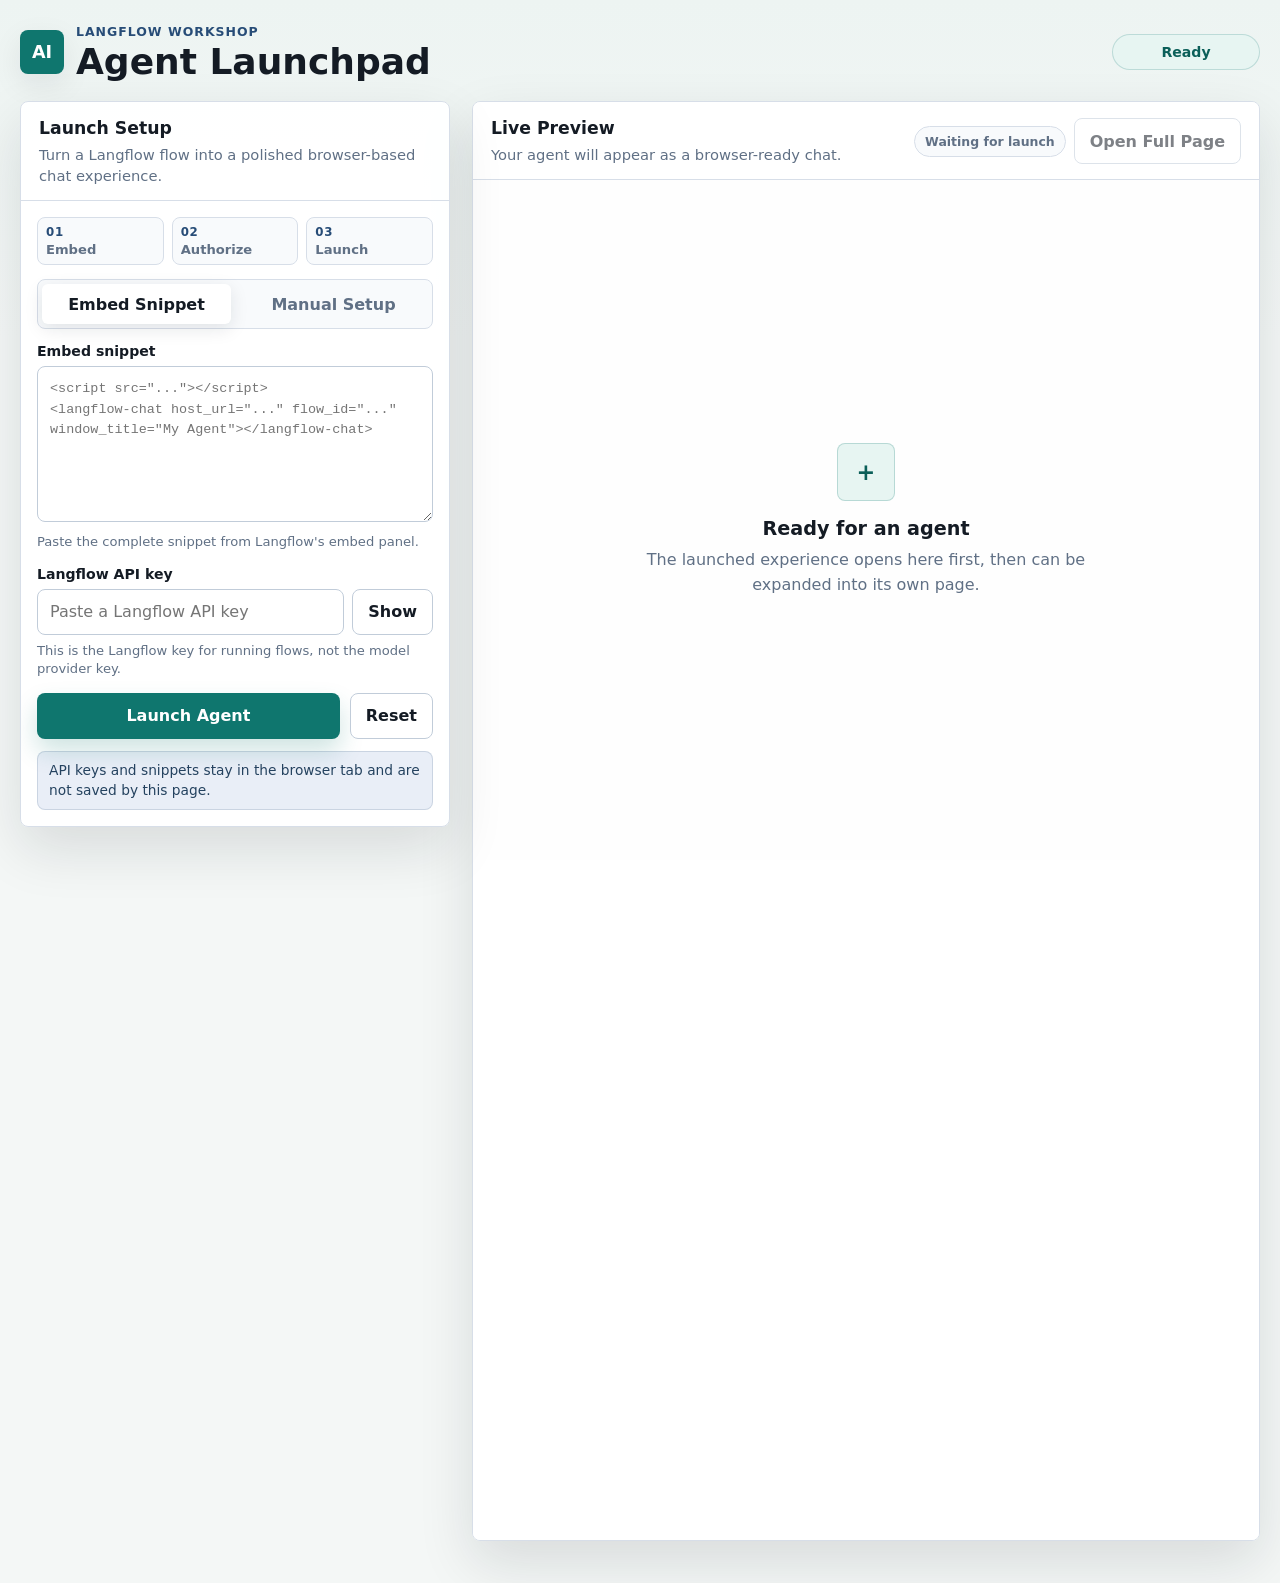
==== commit 86b6c83b: "Tighten launcher layout" ====
--- a/index.html
+++ b/index.html
@@ -78,7 +78,7 @@
       .shell {
         width: min(1240px, calc(100vw - 32px));
         margin: 0 auto;
-        padding: 28px 0 42px;
+        padding: 24px 0 42px;
       }
 
       .topbar {
@@ -86,7 +86,7 @@
         align-items: center;
         justify-content: space-between;
         gap: 18px;
-        margin-bottom: 24px;
+        margin-bottom: 20px;
       }
 
       .brand {
@@ -173,7 +173,7 @@
       .panel-head,
       .preview-head {
         border-bottom: 1px solid var(--line);
-        padding: 18px 18px 16px;
+        padding: 16px 18px 14px;
       }
 
       .panel-head h2,
@@ -192,14 +192,14 @@
       }
 
       .panel-body {
-        padding: 18px;
+        padding: 16px;
       }
 
       .step-strip {
         display: grid;
         grid-template-columns: repeat(3, 1fr);
         gap: 8px;
-        margin-bottom: 16px;
+        margin-bottom: 14px;
       }
 
       .step {
@@ -207,7 +207,7 @@
         border: 1px solid var(--line);
         border-radius: var(--radius);
         background: var(--surface-soft);
-        padding: 9px 8px;
+        padding: 7px 8px;
       }
 
       .step strong {
@@ -295,7 +295,7 @@
       }
 
       textarea {
-        min-height: 216px;
+        min-height: 156px;
         max-height: 420px;
         resize: vertical;
         padding: 12px;
@@ -335,12 +335,12 @@
       }
 
       .notice {
-        margin-top: 14px;
+        margin-top: 12px;
         border: 1px solid rgba(39, 76, 119, 0.16);
         border-radius: var(--radius);
         background: var(--blue-soft);
         color: #24425f;
-        padding: 11px 12px;
+        padding: 9px 11px;
         font-size: 0.86rem;
         line-height: 1.45;
       }
@@ -349,7 +349,7 @@
         display: grid;
         grid-template-columns: minmax(0, 1fr) auto;
         gap: 10px;
-        margin-top: 16px;
+        margin-top: 14px;
       }
 
       .btn {
@@ -382,6 +382,12 @@
 
       .btn-secondary:hover {
         background: var(--surface-soft);
+      }
+
+      .btn:disabled {
+        cursor: not-allowed;
+        opacity: 0.55;
+        box-shadow: none;
       }
 
       .btn:focus-visible,
@@ -669,10 +675,6 @@
               </p>
             </div>
 
-            <div class="notice">
-              API keys and snippets stay in the browser tab and are not saved by this page.
-            </div>
-
             <div class="actions">
               <button class="btn btn-primary" id="launchBtn" type="button">
                 Launch Agent
@@ -680,6 +682,10 @@
               <button class="btn btn-secondary" id="clearBtn" type="button">
                 Reset
               </button>
+            </div>
+
+            <div class="notice">
+              API keys and snippets stay in the browser tab and are not saved by this page.
             </div>
 
             <p class="error" id="error" role="alert"></p>
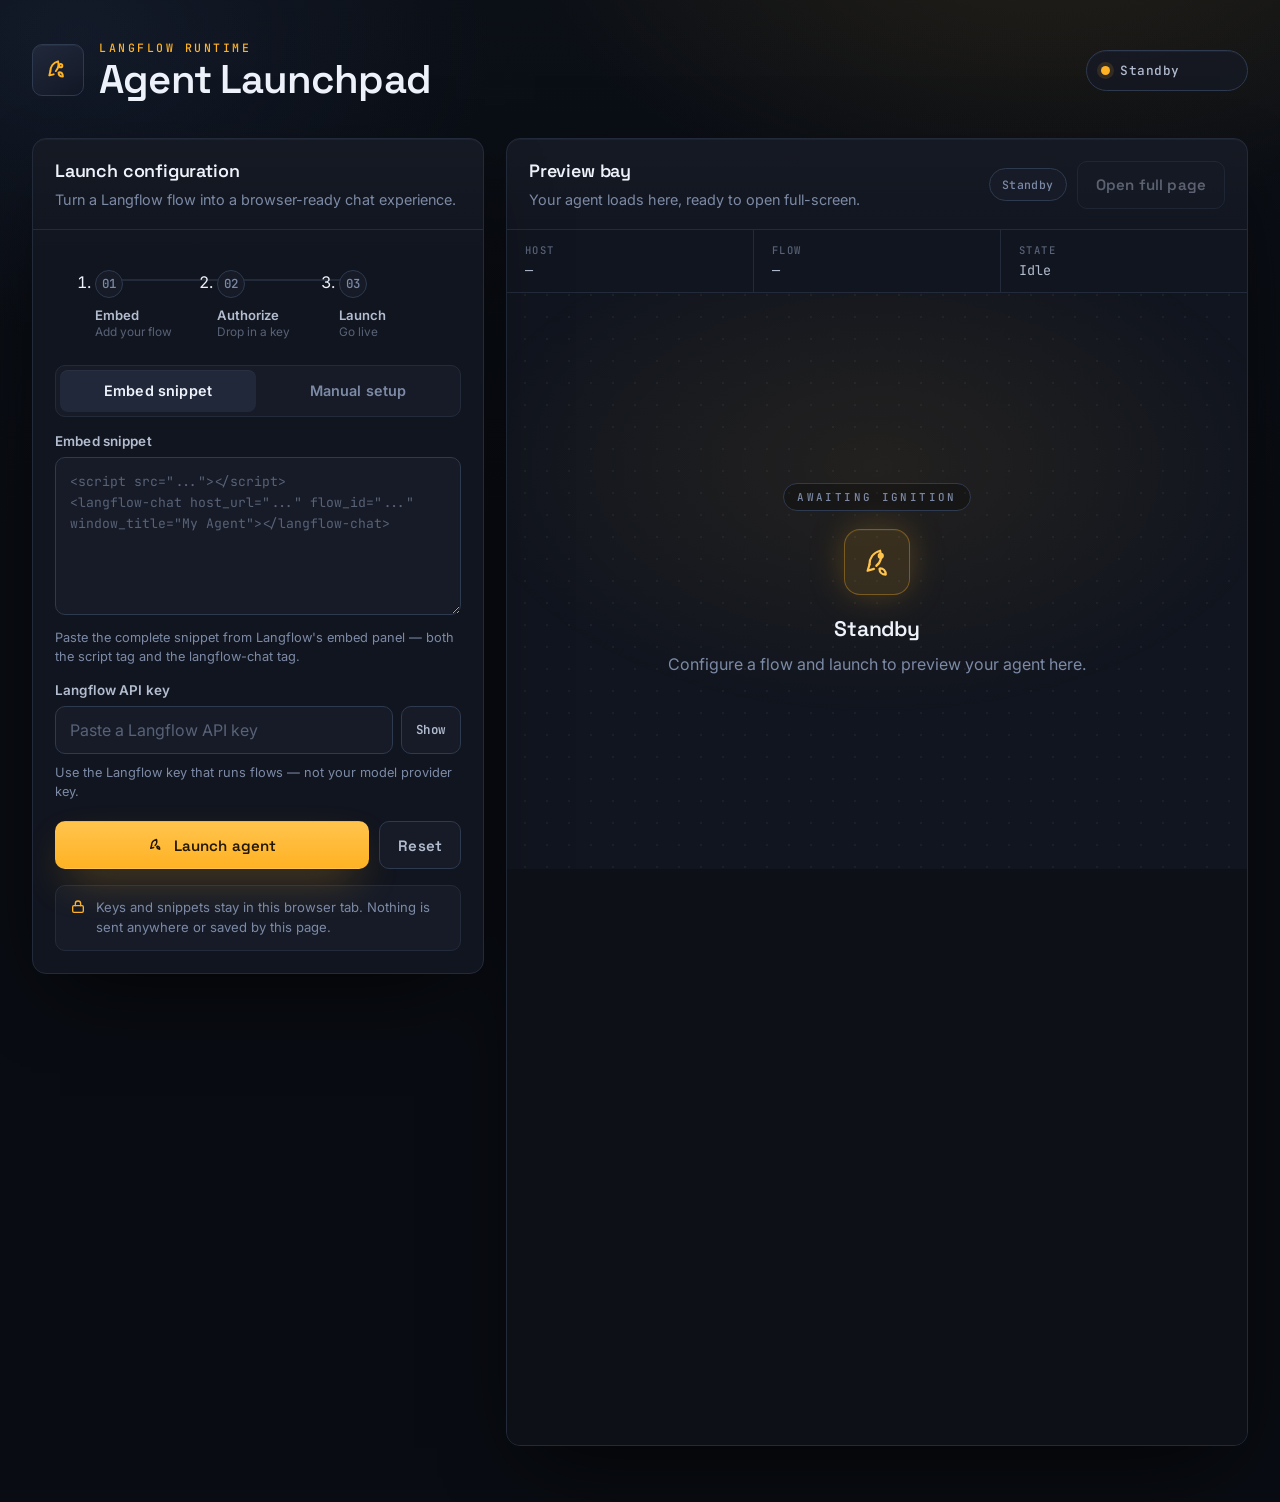
==== commit 4e79a2a5: "Enhanced UI and fixed launcher bugs" ====
--- a/index.html
+++ b/index.html
@@ -4,576 +4,67 @@
     <meta charset="utf-8" />
     <meta name="viewport" content="width=device-width, initial-scale=1" />
     <title>Agent Launchpad</title>
-    <style>
-      :root {
-        color-scheme: light;
-        --page: #f4f7f6;
-        --surface: #ffffff;
-        --surface-soft: #f8fafc;
-        --ink: #141b24;
-        --muted: #607085;
-        --line: #d7dee8;
-        --line-strong: #c1ccd9;
-        --teal: #0f766e;
-        --teal-dark: #0b5f59;
-        --teal-soft: #e7f5f2;
-        --blue: #274c77;
-        --blue-soft: #e9eef7;
-        --coral: #bf5b45;
-        --danger: #b42318;
-        --warning: #8a5a12;
-        --shadow: 0 22px 55px rgba(20, 27, 36, 0.12);
-        --shadow-soft: 0 10px 30px rgba(20, 27, 36, 0.08);
-        --radius: 8px;
-        --control: 46px;
-      }
-
-      * {
-        box-sizing: border-box;
-      }
-
-      html {
-        min-width: 320px;
-      }
-
-      body {
-        margin: 0;
-        min-height: 100vh;
-        background:
-          linear-gradient(180deg, #edf4f2 0, rgba(237, 244, 242, 0) 340px),
-          var(--page);
-        color: var(--ink);
-        font-family:
-          Inter, ui-sans-serif, system-ui, -apple-system, BlinkMacSystemFont,
-          "Segoe UI", sans-serif;
-        font-size: 16px;
-      }
-
-      button,
-      input,
-      textarea {
-        font: inherit;
-      }
-
-      button {
-        cursor: pointer;
-      }
-
-      .skip-link {
-        position: absolute;
-        left: 16px;
-        top: -80px;
-        z-index: 10;
-        border-radius: var(--radius);
-        background: var(--ink);
-        color: #ffffff;
-        padding: 10px 12px;
-        text-decoration: none;
-      }
-
-      .skip-link:focus {
-        top: 16px;
-      }
-
-      .shell {
-        width: min(1240px, calc(100vw - 32px));
-        margin: 0 auto;
-        padding: 24px 0 42px;
-      }
-
-      .topbar {
-        display: flex;
-        align-items: center;
-        justify-content: space-between;
-        gap: 18px;
-        margin-bottom: 20px;
-      }
-
-      .brand {
-        display: flex;
-        align-items: center;
-        min-width: 0;
-        gap: 12px;
-      }
-
-      .brand-mark {
-        display: grid;
-        flex: 0 0 44px;
-        width: 44px;
-        height: 44px;
-        place-items: center;
-        border-radius: var(--radius);
-        background: var(--teal);
-        color: #ffffff;
-        font-size: 1.1rem;
-        font-weight: 800;
-        box-shadow: var(--shadow-soft);
-      }
-
-      .brand-title {
-        min-width: 0;
-      }
-
-      .eyebrow {
-        margin: 0 0 4px;
-        color: var(--blue);
-        font-size: 0.78rem;
-        font-weight: 800;
-        letter-spacing: 0.08em;
-        text-transform: uppercase;
-      }
-
-      h1 {
-        margin: 0;
-        color: var(--ink);
-        font-size: 2.25rem;
-        line-height: 1.05;
-        letter-spacing: 0;
-      }
-
-      .top-actions {
-        display: flex;
-        align-items: center;
-        gap: 10px;
-      }
-
-      .status {
-        min-width: 148px;
-        border: 1px solid rgba(15, 118, 110, 0.2);
-        border-radius: 999px;
-        background: var(--teal-soft);
-        color: var(--teal-dark);
-        padding: 9px 12px;
-        font-size: 0.88rem;
-        font-weight: 750;
-        text-align: center;
-      }
-
-      .layout {
-        display: grid;
-        grid-template-columns: minmax(330px, 430px) minmax(0, 1fr);
-        align-items: start;
-        gap: 22px;
-      }
-
-      .panel,
-      .preview-shell {
-        border: 1px solid var(--line);
-        border-radius: var(--radius);
-        background: rgba(255, 255, 255, 0.94);
-        box-shadow: var(--shadow);
-      }
-
-      .panel {
-        position: sticky;
-        top: 18px;
-        overflow: hidden;
-      }
-
-      .panel-head,
-      .preview-head {
-        border-bottom: 1px solid var(--line);
-        padding: 16px 18px 14px;
-      }
-
-      .panel-head h2,
-      .preview-head h2 {
-        margin: 0;
-        font-size: 1.08rem;
-        letter-spacing: 0;
-      }
-
-      .panel-head p,
-      .preview-head p {
-        margin: 6px 0 0;
-        color: var(--muted);
-        font-size: 0.92rem;
-        line-height: 1.45;
-      }
-
-      .panel-body {
-        padding: 16px;
-      }
-
-      .step-strip {
-        display: grid;
-        grid-template-columns: repeat(3, 1fr);
-        gap: 8px;
-        margin-bottom: 14px;
-      }
-
-      .step {
-        min-width: 0;
-        border: 1px solid var(--line);
-        border-radius: var(--radius);
-        background: var(--surface-soft);
-        padding: 7px 8px;
-      }
-
-      .step strong {
-        display: block;
-        color: var(--blue);
-        font-size: 0.74rem;
-        font-weight: 850;
-        letter-spacing: 0.06em;
-        text-transform: uppercase;
-      }
-
-      .step span {
-        display: block;
-        margin-top: 3px;
-        overflow: hidden;
-        color: var(--muted);
-        font-size: 0.82rem;
-        font-weight: 650;
-        text-overflow: ellipsis;
-        white-space: nowrap;
-      }
-
-      .tabs {
-        display: grid;
-        grid-template-columns: 1fr 1fr;
-        gap: 8px;
-        border: 1px solid var(--line);
-        border-radius: var(--radius);
-        background: var(--surface-soft);
-        padding: 4px;
-      }
-
-      .tab {
-        min-height: 40px;
-        border: 0;
-        border-radius: 6px;
-        background: transparent;
-        color: var(--muted);
-        font-weight: 800;
-      }
-
-      .tab[aria-selected="true"] {
-        background: var(--surface);
-        color: var(--ink);
-        box-shadow: 0 5px 18px rgba(20, 27, 36, 0.1);
-      }
-
-      .mode {
-        display: none;
-      }
-
-      .mode.active {
-        display: block;
-      }
-
-      .field {
-        margin-top: 14px;
-      }
-
-      label {
-        display: flex;
-        align-items: center;
-        justify-content: space-between;
-        gap: 12px;
-        margin-bottom: 7px;
-        color: var(--ink);
-        font-size: 0.88rem;
-        font-weight: 800;
-      }
-
-      .optional {
-        color: var(--muted);
-        font-size: 0.78rem;
-        font-weight: 700;
-      }
-
-      textarea,
-      input {
-        width: 100%;
-        border: 1px solid var(--line-strong);
-        border-radius: var(--radius);
-        background: var(--surface);
-        color: var(--ink);
-        outline: none;
-      }
-
-      textarea {
-        min-height: 156px;
-        max-height: 420px;
-        resize: vertical;
-        padding: 12px;
-        font-family:
-          "Cascadia Code", "SFMono-Regular", Consolas, "Liberation Mono",
-          monospace;
-        font-size: 0.84rem;
-        line-height: 1.5;
-      }
-
-      input {
-        height: var(--control);
-        padding: 0 12px;
-      }
-
-      textarea:focus,
-      input:focus {
-        border-color: var(--teal);
-        box-shadow: 0 0 0 4px rgba(15, 118, 110, 0.15);
-      }
-
-      .input-row {
-        display: grid;
-        grid-template-columns: minmax(0, 1fr) auto;
-        gap: 8px;
-      }
-
-      .input-row input {
-        min-width: 0;
-      }
-
-      .helper {
-        margin: 7px 0 0;
-        color: var(--muted);
-        font-size: 0.82rem;
-        line-height: 1.4;
-      }
-
-      .notice {
-        margin-top: 12px;
-        border: 1px solid rgba(39, 76, 119, 0.16);
-        border-radius: var(--radius);
-        background: var(--blue-soft);
-        color: #24425f;
-        padding: 9px 11px;
-        font-size: 0.86rem;
-        line-height: 1.45;
-      }
-
-      .actions {
-        display: grid;
-        grid-template-columns: minmax(0, 1fr) auto;
-        gap: 10px;
-        margin-top: 14px;
-      }
-
-      .btn {
-        display: inline-flex;
-        align-items: center;
-        justify-content: center;
-        min-height: var(--control);
-        border: 1px solid transparent;
-        border-radius: var(--radius);
-        padding: 0 15px;
-        font-weight: 850;
-        text-decoration: none;
-      }
-
-      .btn-primary {
-        background: var(--teal);
-        color: #ffffff;
-        box-shadow: 0 12px 24px rgba(15, 118, 110, 0.2);
-      }
-
-      .btn-primary:hover {
-        background: var(--teal-dark);
-      }
-
-      .btn-secondary {
-        border-color: var(--line-strong);
-        background: var(--surface);
-        color: var(--ink);
-      }
-
-      .btn-secondary:hover {
-        background: var(--surface-soft);
-      }
-
-      .btn:disabled {
-        cursor: not-allowed;
-        opacity: 0.55;
-        box-shadow: none;
-      }
-
-      .btn:focus-visible,
-      .tab:focus-visible {
-        outline: 3px solid rgba(191, 91, 69, 0.35);
-        outline-offset: 2px;
-      }
-
-      .error {
-        display: none;
-        margin: 14px 0 0;
-        border: 1px solid rgba(180, 35, 24, 0.24);
-        border-radius: var(--radius);
-        background: #fff1f0;
-        color: var(--danger);
-        padding: 11px 12px;
-        font-size: 0.88rem;
-        font-weight: 750;
-        line-height: 1.45;
-      }
-
-      .preview-shell {
-        overflow: hidden;
-      }
-
-      .preview-head {
-        display: flex;
-        align-items: center;
-        justify-content: space-between;
-        gap: 16px;
-        background: rgba(255, 255, 255, 0.88);
-      }
-
-      .preview-copy {
-        min-width: 0;
-      }
-
-      .preview-meta {
-        display: flex;
-        align-items: center;
-        gap: 8px;
-        flex-wrap: wrap;
-      }
-
-      .chip {
-        border: 1px solid var(--line);
-        border-radius: 999px;
-        background: var(--surface-soft);
-        color: var(--muted);
-        padding: 7px 10px;
-        font-size: 0.78rem;
-        font-weight: 800;
-      }
-
-      .preview-frame {
-        display: block;
-        width: 100%;
-        height: 680px;
-        border: 0;
-        background: #ffffff;
-      }
-
-      .empty-preview {
-        display: grid;
-        min-height: 680px;
-        place-items: center;
-        padding: 28px;
-        text-align: center;
-      }
-
-      .empty-preview-inner {
-        width: min(460px, 100%);
-      }
-
-      .empty-icon {
-        display: grid;
-        width: 58px;
-        height: 58px;
-        margin: 0 auto 16px;
-        place-items: center;
-        border: 1px solid rgba(15, 118, 110, 0.22);
-        border-radius: var(--radius);
-        background: var(--teal-soft);
-        color: var(--teal-dark);
-        font-size: 1.4rem;
-        font-weight: 900;
-      }
-
-      .empty-preview h3 {
-        margin: 0;
-        font-size: 1.2rem;
-        letter-spacing: 0;
-      }
-
-      .empty-preview p {
-        margin: 8px 0 0;
-        color: var(--muted);
-        line-height: 1.55;
-      }
-
-      @media (max-width: 980px) {
-        .topbar {
-          align-items: flex-start;
-          flex-direction: column;
-        }
-
-        .layout {
-          grid-template-columns: 1fr;
-        }
-
-        .panel {
-          position: static;
-        }
-      }
-
-      @media (max-width: 620px) {
-        .shell {
-          width: min(100% - 24px, 1240px);
-          padding-top: 18px;
-        }
-
-        h1 {
-          font-size: 1.8rem;
-        }
-
-        .step-strip {
-          grid-template-columns: 1fr;
-        }
-
-        .actions,
-        .input-row {
-          grid-template-columns: 1fr;
-        }
-
-        .preview-head {
-          align-items: flex-start;
-          flex-direction: column;
-        }
-
-        .preview-frame,
-        .empty-preview {
-          height: 620px;
-          min-height: 620px;
-        }
-      }
-    </style>
+    <link rel="preconnect" href="https://fonts.googleapis.com" />
+    <link rel="preconnect" href="https://fonts.gstatic.com" crossorigin />
+    <link
+      href="https://fonts.googleapis.com/css2?family=Inter:wght@400;500;600;700&family=Space+Grotesk:wght@400;500;600;700&family=JetBrains+Mono:wght@400;500&display=swap"
+      rel="stylesheet"
+    />
+    <link rel="stylesheet" href="styles.css" />
   </head>
   <body>
     <a class="skip-link" href="#launcher">Skip to launcher</a>
+
     <main class="shell">
       <header class="topbar" aria-label="Page header">
         <div class="brand">
-          <div class="brand-mark" aria-hidden="true">AI</div>
+          <div class="brand-mark" aria-hidden="true">
+            <svg viewBox="0 0 24 24" fill="none" stroke="#ffb224" stroke-width="1.8" stroke-linecap="round" stroke-linejoin="round">
+              <path d="M5 13c0-4 2.5-8 7-9 1 3.5.5 6.5-2 9" />
+              <path d="M5 13l-1 4 4-1" />
+              <path d="M14.5 6.5a1.5 1.5 0 1 0 0 3 1.5 1.5 0 0 0 0-3Z" />
+              <path d="M13 14c2 0 3.5 1.5 3.5 4-2.5 0-4-1.5-4-3.5" />
+            </svg>
+          </div>
           <div class="brand-title">
-            <p class="eyebrow">Langflow Workshop</p>
+            <p class="eyebrow">Langflow runtime</p>
             <h1>Agent Launchpad</h1>
           </div>
         </div>
         <div class="top-actions">
-          <div class="status" id="status" role="status" aria-live="polite">
-            Ready
+          <div class="status" id="status" role="status" aria-live="polite" data-state="idle">
+            <span class="status-dot" aria-hidden="true"></span>
+            <span id="statusText">Standby</span>
           </div>
         </div>
       </header>
 
       <section class="layout" id="launcher">
+        <!-- Control panel ------------------------------------------------ -->
         <section class="panel" aria-labelledby="setupTitle">
           <div class="panel-head">
-            <h2 id="setupTitle">Launch Setup</h2>
-            <p>Turn a Langflow flow into a polished browser-based chat experience.</p>
-          </div>
+            <h2 id="setupTitle">Launch configuration</h2>
+            <p>Turn a Langflow flow into a browser-ready chat experience.</p>
+          </div>
+
           <div class="panel-body">
-            <div class="step-strip" aria-label="Launch sequence">
-              <div class="step">
-                <strong>01</strong>
-                <span>Embed</span>
-              </div>
-              <div class="step">
-                <strong>02</strong>
-                <span>Authorize</span>
-              </div>
-              <div class="step">
-                <strong>03</strong>
-                <span>Launch</span>
-              </div>
-            </div>
+            <ol class="sequence" id="sequence" aria-label="Launch sequence">
+              <li class="seq-step">
+                <span class="seq-num">01</span>
+                <span class="seq-label">Embed</span>
+                <span class="seq-hint">Add your flow</span>
+              </li>
+              <li class="seq-step">
+                <span class="seq-num">02</span>
+                <span class="seq-label">Authorize</span>
+                <span class="seq-hint">Drop in a key</span>
+              </li>
+              <li class="seq-step">
+                <span class="seq-num">03</span>
+                <span class="seq-label">Launch</span>
+                <span class="seq-hint">Go live</span>
+              </li>
+            </ol>
 
             <div class="tabs" role="tablist" aria-label="Launch mode">
               <button
@@ -584,7 +75,7 @@
                 aria-controls="snippetMode"
                 aria-selected="true"
               >
-                Embed Snippet
+                Embed snippet
               </button>
               <button
                 class="tab"
@@ -594,7 +85,7 @@
                 aria-controls="flowMode"
                 aria-selected="false"
               >
-                Manual Setup
+                Manual setup
               </button>
             </div>
 
@@ -613,7 +104,8 @@
                   placeholder='<script src="..."></script>&#10;<langflow-chat host_url="..." flow_id="..." window_title="My Agent"></langflow-chat>'
                 ></textarea>
                 <p class="helper" id="snippetHelp">
-                  Paste the complete snippet from Langflow's embed panel.
+                  Paste the complete snippet from Langflow's embed panel — both the
+                  script tag and the langflow-chat tag.
                 </p>
               </div>
             </div>
@@ -627,11 +119,7 @@
             >
               <div class="field">
                 <label for="hostUrl">Langflow host URL</label>
-                <input
-                  id="hostUrl"
-                  autocomplete="off"
-                  placeholder="http://localhost:7860"
-                />
+                <input id="hostUrl" autocomplete="off" placeholder="http://localhost:7860" />
               </div>
 
               <div class="field">
@@ -671,570 +159,91 @@
                 </button>
               </div>
               <p class="helper">
-                This is the Langflow key for running flows, not the model provider key.
+                Use the Langflow key that runs flows — not your model provider key.
               </p>
             </div>
 
             <div class="actions">
               <button class="btn btn-primary" id="launchBtn" type="button">
-                Launch Agent
-              </button>
-              <button class="btn btn-secondary" id="clearBtn" type="button">
-                Reset
-              </button>
+                <svg viewBox="0 0 24 24" fill="none" stroke="currentColor" stroke-width="2" stroke-linecap="round" stroke-linejoin="round" aria-hidden="true">
+                  <path d="M5 12c0-4 2.5-7.5 7-8.5C13 6.5 12.5 9.5 10 12" />
+                  <path d="M5 12l-1.2 4 4.2-1.2" />
+                  <path d="M13 13c2 0 3.5 1.6 3.5 4.2-2.6 0-4-1.6-4-3.7" />
+                </svg>
+                Launch agent
+              </button>
+              <button class="btn btn-secondary" id="clearBtn" type="button">Reset</button>
             </div>
 
             <div class="notice">
-              API keys and snippets stay in the browser tab and are not saved by this page.
+              <svg viewBox="0 0 24 24" fill="none" stroke="currentColor" stroke-width="2" stroke-linecap="round" stroke-linejoin="round" aria-hidden="true">
+                <rect x="4" y="10" width="16" height="10" rx="2" />
+                <path d="M8 10V7a4 4 0 0 1 8 0v3" />
+              </svg>
+              <span>Keys and snippets stay in this browser tab. Nothing is sent anywhere or saved by this page.</span>
             </div>
 
             <p class="error" id="error" role="alert"></p>
           </div>
         </section>
 
+        <!-- Preview bay -------------------------------------------------- -->
         <section class="preview-shell" aria-labelledby="previewTitle">
           <div class="preview-head">
             <div class="preview-copy">
-              <h2 id="previewTitle">Live Preview</h2>
-              <p id="previewSubhead">Your agent will appear as a browser-ready chat.</p>
+              <h2 id="previewTitle">Preview bay</h2>
+              <p id="previewSubhead">Your agent loads here, ready to open full-screen.</p>
             </div>
             <div class="preview-meta">
-              <span class="chip" id="previewChip">Waiting for launch</span>
+              <span class="chip" id="previewChip" data-state="idle">Standby</span>
               <button class="btn btn-secondary" id="openBtn" type="button" disabled>
-                Open Full Page
-              </button>
-            </div>
-          </div>
-          <div class="empty-preview" id="emptyPreview">
-            <div class="empty-preview-inner">
-              <div class="empty-icon" aria-hidden="true">+</div>
-              <h3>Ready for an agent</h3>
-              <p>
-                The launched experience opens here first, then can be expanded
-                into its own page.
-              </p>
-            </div>
-          </div>
-          <iframe
-            class="preview-frame"
-            id="previewFrame"
-            title="Langflow agent preview"
-            hidden
-          ></iframe>
+                Open full page
+              </button>
+            </div>
+          </div>
+
+          <div class="telemetry" aria-label="Agent telemetry">
+            <div class="telemetry-cell">
+              <span class="k">Host</span>
+              <span class="v" id="telHost">—</span>
+            </div>
+            <div class="telemetry-cell">
+              <span class="k">Flow</span>
+              <span class="v" id="telFlow">—</span>
+            </div>
+            <div class="telemetry-cell">
+              <span class="k">State</span>
+              <span class="v" id="telState">Idle</span>
+            </div>
+          </div>
+
+          <div class="preview-stage">
+            <div class="empty-preview" id="emptyPreview">
+              <div class="empty-preview-inner">
+                <span class="standby-tag">Awaiting ignition</span>
+                <div class="empty-icon" aria-hidden="true">
+                  <svg viewBox="0 0 24 24" fill="none" stroke="currentColor" stroke-width="1.8" stroke-linecap="round" stroke-linejoin="round">
+                    <path d="M6 14c0-5 3-9.5 8.5-11C16 8 15.5 12 11.5 15" />
+                    <path d="M6 14l-1.5 5 5-1.5" />
+                    <path d="M14.5 17c2.5 0 4.5 2 4.5 5-3 0-5-2-5-4.5" />
+                    <circle cx="15" cy="7" r="1.6" />
+                  </svg>
+                </div>
+                <h3>Standby</h3>
+                <p>Configure a flow and launch to preview your agent here.</p>
+              </div>
+            </div>
+            <iframe
+              class="preview-frame"
+              id="previewFrame"
+              title="Langflow agent preview"
+              hidden
+            ></iframe>
+          </div>
         </section>
       </section>
     </main>
 
-    <script>
-      const DEFAULT_SCRIPT_URL =
-        "https://cdn.jsdelivr.net/gh/langflow-ai/langflow-embedded-chat@v1.0.8/dist/build/static/js/bundle.min.js";
-
-      const widgetDefaults = {
-        chat_position: "bottom-right",
-        start_open: "true",
-        height: "620",
-        width: "420",
-        placeholder: "Ask your agent a question...",
-        placeholder_sending: "Thinking...",
-        online: "true",
-        online_message: "Agent online",
-        chat_trigger_style: {
-          backgroundColor: "#0f766e",
-          color: "#ffffff",
-          borderRadius: "999px",
-          boxShadow: "0 16px 34px rgba(15, 118, 110, 0.28)",
-        },
-        chat_window_style: {
-          borderRadius: "18px",
-          border: "1px solid #d7dee8",
-          boxShadow: "0 24px 60px rgba(20, 27, 36, 0.18)",
-        },
-        user_message_style: {
-          backgroundColor: "#0f766e",
-          color: "#ffffff",
-          borderRadius: "14px",
-        },
-        bot_message_style: {
-          backgroundColor: "#f3f7fa",
-          color: "#141b24",
-          borderRadius: "14px",
-        },
-        input_container_style: {
-          borderTop: "1px solid #e4e9f0",
-          backgroundColor: "#ffffff",
-        },
-        input_style: {
-          border: "1px solid #cbd5e1",
-          borderRadius: "12px",
-          color: "#141b24",
-        },
-        send_button_style: {
-          backgroundColor: "#0f766e",
-          color: "#ffffff",
-          borderRadius: "12px",
-        },
-      };
-
-      const snippetTab = document.querySelector("#snippetTab");
-      const flowTab = document.querySelector("#flowTab");
-      const snippetMode = document.querySelector("#snippetMode");
-      const flowMode = document.querySelector("#flowMode");
-      const snippet = document.querySelector("#snippet");
-      const hostUrl = document.querySelector("#hostUrl");
-      const flowId = document.querySelector("#flowId");
-      const scriptUrl = document.querySelector("#scriptUrl");
-      const agentTitle = document.querySelector("#agentTitle");
-      const apiKey = document.querySelector("#apiKey");
-      const toggleKeyBtn = document.querySelector("#toggleKeyBtn");
-      const launchBtn = document.querySelector("#launchBtn");
-      const clearBtn = document.querySelector("#clearBtn");
-      const openBtn = document.querySelector("#openBtn");
-      const previewFrame = document.querySelector("#previewFrame");
-      const emptyPreview = document.querySelector("#emptyPreview");
-      const previewTitle = document.querySelector("#previewTitle");
-      const previewSubhead = document.querySelector("#previewSubhead");
-      const previewChip = document.querySelector("#previewChip");
-      const status = document.querySelector("#status");
-      const error = document.querySelector("#error");
-
-      let activeMode = "snippet";
-      let currentPreviewHtml = "";
-
-      const saved = JSON.parse(localStorage.getItem("langflowLauncher") || "{}");
-      snippet.value = "";
-      hostUrl.value = saved.hostUrl || "";
-      flowId.value = saved.flowId || "";
-      scriptUrl.value = saved.scriptUrl || DEFAULT_SCRIPT_URL;
-      agentTitle.value = saved.agentTitle || "My Agent";
-
-      function setMode(mode) {
-        activeMode = mode;
-        const snippetActive = mode === "snippet";
-        snippetTab.setAttribute("aria-selected", snippetActive);
-        flowTab.setAttribute("aria-selected", !snippetActive);
-        snippetMode.classList.toggle("active", snippetActive);
-        flowMode.classList.toggle("active", !snippetActive);
-        snippetMode.hidden = !snippetActive;
-        flowMode.hidden = snippetActive;
-        clearError();
-      }
-
-      function clearError() {
-        error.style.display = "none";
-        error.textContent = "";
-      }
-
-      function showError(message) {
-        error.textContent = message;
-        error.style.display = "block";
-        status.textContent = "Needs attention";
-      }
-
-      function escapeAttribute(value) {
-        return String(value)
-          .replaceAll("&", "&amp;")
-          .replaceAll('"', "&quot;")
-          .replaceAll("<", "&lt;")
-          .replaceAll(">", "&gt;");
-      }
-
-      function normalizeHost(value) {
-        return value.trim().replace(/\/+$/, "");
-      }
-
-      function getTitleFromChat(chat) {
-        return (
-          chat.getAttribute("window_title") ||
-          chat.getAttribute("chat_window_title") ||
-          chat.getAttribute("title") ||
-          "My Agent"
-        );
-      }
-
-      function setIfMissing(element, name, value) {
-        if (!element.hasAttribute(name) || !element.getAttribute(name)) {
-          const normalized =
-            typeof value === "string" ? value : JSON.stringify(value);
-          element.setAttribute(name, normalized);
-        }
-      }
-
-      function applyWidgetDefaults(chat, title) {
-        chat.setAttribute("window_title", title);
-        chat.removeAttribute("chat_window_title");
-
-        Object.entries(widgetDefaults).forEach(([name, value]) => {
-          setIfMissing(chat, name, value);
-        });
-      }
-
-      function extractFromSnippet(rawSnippet) {
-        const doc = new DOMParser().parseFromString(rawSnippet, "text/html");
-        const script = [...doc.querySelectorAll("script[src]")].find((item) =>
-          item.getAttribute("src").toLowerCase().includes("langflow")
-        );
-        const chat = doc.querySelector("langflow-chat");
-        const key = apiKey.value.trim() || chat?.getAttribute("api_key") || "";
-
-        if (!script || !chat) {
-          throw new Error(
-            "Paste the full Langflow embed snippet, including the script tag and langflow-chat tag."
-          );
-        }
-
-        if (!key) {
-          throw new Error("Paste a Langflow API key before launching.");
-        }
-
-        const title = getTitleFromChat(chat);
-        chat.setAttribute("api_key", key);
-        applyWidgetDefaults(chat, title);
-
-        return {
-          scriptSrc: script.getAttribute("src"),
-          host: chat.getAttribute("host_url") || "",
-          flow: chat.getAttribute("flow_id") || "",
-          title,
-          rawChat: chat.outerHTML,
-        };
-      }
-
-      function buildFromFields() {
-        const host = normalizeHost(hostUrl.value);
-        const flow = flowId.value.trim();
-        const scriptSrc = scriptUrl.value.trim() || DEFAULT_SCRIPT_URL;
-        const title = agentTitle.value.trim() || "My Agent";
-        const key = apiKey.value.trim();
-
-        if (!host || !flow || !scriptSrc || !key) {
-          throw new Error(
-            "Host URL, flow ID, widget script URL, and Langflow API key are required."
-          );
-        }
-
-        const chat = document.createElement("langflow-chat");
-        chat.setAttribute("host_url", host);
-        chat.setAttribute("flow_id", flow);
-        chat.setAttribute("api_key", key);
-        applyWidgetDefaults(chat, title);
-
-        return {
-          scriptSrc,
-          host,
-          flow,
-          title,
-          rawChat: chat.outerHTML,
-        };
-      }
-
-      function buildPreviewHtml(config) {
-        const title = escapeAttribute(config.title || "My Agent");
-        return `<!doctype html>
-<html lang="en">
-  <head>
-    <meta charset="utf-8" />
-    <meta name="viewport" content="width=device-width, initial-scale=1" />
-    <title>${title}</title>
-    <style>
-      :root {
-        color-scheme: light;
-        --ink: #141b24;
-        --muted: #5f7085;
-        --line: #d7dee8;
-        --teal: #0f766e;
-        --blue: #274c77;
-        --coral: #bf5b45;
-        --surface: #ffffff;
-        --soft: #f4f7f6;
-      }
-      * {
-        box-sizing: border-box;
-      }
-      body {
-        margin: 0;
-        min-height: 100vh;
-        background:
-          linear-gradient(180deg, #edf4f2 0, rgba(237, 244, 242, 0) 360px),
-          var(--soft);
-        color: var(--ink);
-        font-family: Inter, ui-sans-serif, system-ui, -apple-system, BlinkMacSystemFont, "Segoe UI", sans-serif;
-        font-size: 16px;
-      }
-      .page {
-        width: min(1120px, calc(100vw - 32px));
-        margin: 0 auto;
-        padding: 28px 0 48px;
-      }
-      .nav {
-        display: flex;
-        align-items: center;
-        justify-content: space-between;
-        gap: 16px;
-        margin-bottom: 56px;
-      }
-      .brand {
-        display: flex;
-        align-items: center;
-        gap: 11px;
-        font-weight: 850;
-      }
-      .mark {
-        display: grid;
-        width: 38px;
-        height: 38px;
-        place-items: center;
-        border-radius: 8px;
-        background: var(--teal);
-        color: white;
-      }
-      .pill {
-        border: 1px solid rgba(39, 76, 119, 0.16);
-        border-radius: 999px;
-        background: #ffffff;
-        color: var(--blue);
-        padding: 8px 11px;
-        font-size: 0.8rem;
-        font-weight: 800;
-      }
-      .hero {
-        display: grid;
-        grid-template-columns: minmax(0, 1.1fr) minmax(280px, 0.9fr);
-        gap: 28px;
-        align-items: center;
-      }
-      h1 {
-        margin: 0;
-        color: var(--ink);
-        font-size: 3rem;
-        line-height: 1.02;
-        letter-spacing: 0;
-      }
-      .lead {
-        width: min(650px, 100%);
-        margin: 18px 0 0;
-        color: var(--muted);
-        font-size: 1.05rem;
-        line-height: 1.62;
-      }
-      .metrics {
-        display: flex;
-        flex-wrap: wrap;
-        gap: 10px;
-        margin-top: 24px;
-      }
-      .metric {
-        border: 1px solid var(--line);
-        border-radius: 8px;
-        background: rgba(255, 255, 255, 0.86);
-        padding: 12px 14px;
-      }
-      .metric strong {
-        display: block;
-        color: var(--blue);
-        font-size: 0.78rem;
-        letter-spacing: 0.06em;
-        text-transform: uppercase;
-      }
-      .metric span {
-        display: block;
-        margin-top: 5px;
-        color: var(--ink);
-        font-weight: 800;
-      }
-      .experience {
-        border: 1px solid var(--line);
-        border-radius: 8px;
-        background: rgba(255, 255, 255, 0.92);
-        box-shadow: 0 22px 55px rgba(20, 27, 36, 0.12);
-        padding: 18px;
-      }
-      .experience h2 {
-        margin: 0;
-        font-size: 1.08rem;
-        letter-spacing: 0;
-      }
-      .experience p {
-        margin: 8px 0 0;
-        color: var(--muted);
-        line-height: 1.5;
-      }
-      .rows {
-        display: grid;
-        gap: 10px;
-        margin-top: 16px;
-      }
-      .row {
-        display: flex;
-        align-items: center;
-        justify-content: space-between;
-        gap: 12px;
-        border: 1px solid var(--line);
-        border-radius: 8px;
-        background: #fbfcfe;
-        padding: 12px;
-      }
-      .row span {
-        color: var(--muted);
-        font-size: 0.9rem;
-      }
-      .row strong {
-        color: var(--teal);
-        font-size: 0.85rem;
-      }
-      @media (max-width: 760px) {
-        .nav {
-          align-items: flex-start;
-          flex-direction: column;
-          margin-bottom: 34px;
-        }
-        .hero {
-          grid-template-columns: 1fr;
-        }
-        h1 {
-          font-size: 2.15rem;
-        }
-      }
-    </style>
-    <script src="${escapeAttribute(config.scriptSrc)}"><\/script>
-  </head>
-  <body>
-    <main class="page">
-      <header class="nav">
-        <div class="brand">
-          <div class="mark" aria-hidden="true">AI</div>
-          <span>Executive Agent Workspace</span>
-        </div>
-        <div class="pill">Langflow powered</div>
-      </header>
-      <section class="hero">
-        <div>
-          <h1>${title}</h1>
-          <p class="lead">
-            This is the browser-ready version of your Langflow agent. Open the chat
-            and interact with it as a deployed assistant experience.
-          </p>
-          <div class="metrics" aria-label="Agent status">
-            <div class="metric">
-              <strong>Status</strong>
-              <span>Live</span>
-            </div>
-            <div class="metric">
-              <strong>Runtime</strong>
-              <span>Langflow</span>
-            </div>
-            <div class="metric">
-              <strong>Interface</strong>
-              <span>Chat</span>
-            </div>
-          </div>
-        </div>
-        <aside class="experience" aria-label="Agent details">
-          <h2>Agent Experience</h2>
-          <p>
-            The chat widget is connected to the selected flow and will use the
-            model configuration already set inside Langflow.
-          </p>
-          <div class="rows">
-            <div class="row">
-              <span>Flow</span>
-              <strong>Connected</strong>
-            </div>
-            <div class="row">
-              <span>API access</span>
-              <strong>Authorized</strong>
-            </div>
-            <div class="row">
-              <span>Chat window</span>
-              <strong>Ready</strong>
-            </div>
-          </div>
-        </aside>
-      </section>
-    </main>
-    ${config.rawChat}
-  </body>
-</html>`;
-      }
-
-      function saveState() {
-        localStorage.setItem(
-          "langflowLauncher",
-          JSON.stringify({
-            hostUrl: hostUrl.value,
-            flowId: flowId.value,
-            scriptUrl: scriptUrl.value,
-            agentTitle: agentTitle.value,
-          })
-        );
-      }
-
-      function launch() {
-        clearError();
-        try {
-          const config =
-            activeMode === "snippet"
-              ? extractFromSnippet(snippet.value)
-              : buildFromFields();
-
-          currentPreviewHtml = buildPreviewHtml(config);
-          previewFrame.srcdoc = currentPreviewHtml;
-          previewFrame.hidden = false;
-          emptyPreview.hidden = true;
-          openBtn.disabled = false;
-          previewTitle.textContent = config.title || "Live Preview";
-          previewSubhead.textContent = "The external chat page is ready.";
-          previewChip.textContent = "Agent loaded";
-          status.textContent = "Agent loaded";
-          saveState();
-        } catch (launchError) {
-          showError(launchError.message);
-        }
-      }
-
-      function clearAll() {
-        snippet.value = "";
-        hostUrl.value = "";
-        flowId.value = "";
-        scriptUrl.value = DEFAULT_SCRIPT_URL;
-        agentTitle.value = "My Agent";
-        apiKey.value = "";
-        apiKey.type = "password";
-        toggleKeyBtn.textContent = "Show";
-        previewFrame.removeAttribute("srcdoc");
-        previewFrame.hidden = true;
-        emptyPreview.hidden = false;
-        openBtn.disabled = true;
-        previewTitle.textContent = "Live Preview";
-        previewSubhead.textContent = "Your agent will appear as a browser-ready chat.";
-        previewChip.textContent = "Waiting for launch";
-        status.textContent = "Ready";
-        currentPreviewHtml = "";
-        localStorage.removeItem("langflowLauncher");
-        clearError();
-      }
-
-      function openFullPage() {
-        if (!currentPreviewHtml) {
-          showError("Launch an agent first.");
-          return;
-        }
-        const previewBlob = new Blob([currentPreviewHtml], { type: "text/html" });
-        window.open(URL.createObjectURL(previewBlob), "_blank", "noopener,noreferrer");
-      }
-
-      function toggleKeyVisibility() {
-        const hidden = apiKey.type === "password";
-        apiKey.type = hidden ? "text" : "password";
-        toggleKeyBtn.textContent = hidden ? "Hide" : "Show";
-        apiKey.focus();
-      }
-
-      snippetTab.addEventListener("click", () => setMode("snippet"));
-      flowTab.addEventListener("click", () => setMode("flow"));
-      launchBtn.addEventListener("click", launch);
-      clearBtn.addEventListener("click", clearAll);
-      openBtn.addEventListener("click", openFullPage);
-      toggleKeyBtn.addEventListener("click", toggleKeyVisibility);
-    </script>
+    <script src="launcher.js"></script>
   </body>
 </html>
--- a/styles.css
+++ b/styles.css
@@ -0,0 +1,775 @@
+/* =========================================================================
+   Agent Launchpad — deploy console theme
+   Palette: deep space-navy chrome, single ignition-amber accent,
+   green reserved for live-status semantics only.
+   ========================================================================= */
+
+:root {
+  color-scheme: dark;
+
+  /* Surfaces */
+  --void: #090c12;
+  --surface: #11151f;
+  --surface-2: #161b27;
+  --surface-3: #1b2230;
+  --surface-hover: #20283a;
+
+  /* Lines */
+  --line: #232b3b;
+  --line-2: #2e3a4f;
+
+  /* Text */
+  --ink: #eef2fa;
+  --ink-2: #b3bdd0;
+  --muted: #7c8aa6;
+  --faint: #586277;
+
+  /* Ignition accent */
+  --amber: #ffb224;
+  --amber-bright: #ffc44d;
+  --amber-deep: #e0890f;
+  --amber-soft: rgba(255, 178, 36, 0.12);
+  --amber-line: rgba(255, 178, 36, 0.34);
+
+  /* Semantic */
+  --live: #4ade80;
+  --live-soft: rgba(74, 222, 128, 0.14);
+  --danger: #ff6f61;
+  --danger-soft: rgba(255, 111, 97, 0.12);
+
+  /* Effects */
+  --shadow: 0 30px 80px -28px rgba(0, 0, 0, 0.85);
+  --shadow-amber: 0 18px 44px -14px rgba(255, 178, 36, 0.45);
+  --inset-hi: inset 0 1px 0 rgba(255, 255, 255, 0.04);
+
+  --radius: 14px;
+  --radius-sm: 10px;
+  --control: 48px;
+
+  --font-display: "Space Grotesk", "Inter", ui-sans-serif, system-ui, sans-serif;
+  --font-body: "Inter", ui-sans-serif, system-ui, -apple-system, sans-serif;
+  --font-mono: "JetBrains Mono", "SFMono-Regular", Consolas, monospace;
+}
+
+* {
+  box-sizing: border-box;
+}
+
+html {
+  min-width: 320px;
+  -webkit-text-size-adjust: 100%;
+}
+
+body {
+  margin: 0;
+  min-height: 100vh;
+  font-family: var(--font-body);
+  font-size: 16px;
+  color: var(--ink);
+  background-color: var(--void);
+  background-image:
+    radial-gradient(900px 480px at 82% -8%, rgba(255, 178, 36, 0.1), transparent 60%),
+    radial-gradient(720px 520px at 6% 4%, rgba(58, 84, 140, 0.16), transparent 58%),
+    linear-gradient(180deg, #0b0f16 0%, var(--void) 60%);
+  background-attachment: fixed;
+  -webkit-font-smoothing: antialiased;
+  text-rendering: optimizeLegibility;
+}
+
+button,
+input,
+textarea {
+  font: inherit;
+  color: inherit;
+}
+
+button {
+  cursor: pointer;
+}
+
+::selection {
+  background: var(--amber-soft);
+  color: var(--ink);
+}
+
+/* ---- Skip link ---------------------------------------------------------- */
+.skip-link {
+  position: absolute;
+  left: 18px;
+  top: -80px;
+  z-index: 20;
+  padding: 11px 14px;
+  border-radius: var(--radius-sm);
+  background: var(--amber);
+  color: #20160a;
+  font-weight: 700;
+  text-decoration: none;
+  transition: top 0.18s ease;
+}
+.skip-link:focus {
+  top: 18px;
+}
+
+/* ---- Shell -------------------------------------------------------------- */
+.shell {
+  width: min(1280px, calc(100vw - clamp(24px, 5vw, 72px)));
+  margin: 0 auto;
+  padding: clamp(22px, 4vw, 40px) 0 56px;
+  animation: rise 0.6s cubic-bezier(0.22, 1, 0.36, 1) both;
+}
+
+@keyframes rise {
+  from {
+    opacity: 0;
+    transform: translateY(14px);
+  }
+}
+
+/* ---- Topbar ------------------------------------------------------------- */
+.topbar {
+  display: flex;
+  align-items: center;
+  justify-content: space-between;
+  gap: 22px;
+  margin-bottom: clamp(24px, 4vw, 38px);
+}
+
+.brand {
+  display: flex;
+  align-items: center;
+  gap: 15px;
+  min-width: 0;
+}
+
+.brand-mark {
+  position: relative;
+  flex: 0 0 auto;
+  display: grid;
+  place-items: center;
+  width: 52px;
+  height: 52px;
+  border-radius: var(--radius-sm);
+  background: linear-gradient(150deg, #20283a, #131826);
+  border: 1px solid var(--line-2);
+  box-shadow: var(--inset-hi);
+}
+.brand-mark svg {
+  width: 26px;
+  height: 26px;
+}
+
+.brand-title {
+  min-width: 0;
+}
+
+.eyebrow {
+  margin: 0 0 5px;
+  font-family: var(--font-mono);
+  font-size: 0.72rem;
+  font-weight: 500;
+  letter-spacing: 0.22em;
+  text-transform: uppercase;
+  color: var(--amber);
+}
+
+h1 {
+  margin: 0;
+  font-family: var(--font-display);
+  font-size: clamp(1.7rem, 1rem + 2.4vw, 2.5rem);
+  font-weight: 600;
+  line-height: 1;
+  letter-spacing: -0.02em;
+  color: var(--ink);
+}
+
+/* ---- Status console ----------------------------------------------------- */
+.status {
+  display: inline-flex;
+  align-items: center;
+  gap: 10px;
+  min-width: 162px;
+  padding: 11px 16px 11px 14px;
+  border: 1px solid var(--line-2);
+  border-radius: 999px;
+  background: rgba(22, 27, 39, 0.7);
+  box-shadow: var(--inset-hi);
+  font-family: var(--font-mono);
+  font-size: 0.8rem;
+  font-weight: 500;
+  letter-spacing: 0.04em;
+  color: var(--ink-2);
+  white-space: nowrap;
+}
+.status-dot {
+  flex: 0 0 auto;
+  width: 9px;
+  height: 9px;
+  border-radius: 50%;
+  background: var(--amber);
+  box-shadow: 0 0 0 4px var(--amber-soft);
+  animation: pulse 2.4s ease-in-out infinite;
+}
+.status[data-state="live"] {
+  color: var(--live);
+  border-color: rgba(74, 222, 128, 0.4);
+}
+.status[data-state="live"] .status-dot {
+  background: var(--live);
+  box-shadow: 0 0 0 4px var(--live-soft);
+}
+.status[data-state="error"] {
+  color: var(--danger);
+  border-color: rgba(255, 111, 97, 0.4);
+}
+.status[data-state="error"] .status-dot {
+  background: var(--danger);
+  box-shadow: 0 0 0 4px var(--danger-soft);
+  animation: none;
+}
+
+@keyframes pulse {
+  0%, 100% {
+    opacity: 1;
+  }
+  50% {
+    opacity: 0.45;
+  }
+}
+
+/* ---- Layout ------------------------------------------------------------- */
+.layout {
+  display: grid;
+  grid-template-columns: minmax(360px, 452px) minmax(0, 1fr);
+  align-items: start;
+  gap: 22px;
+}
+
+.panel,
+.preview-shell {
+  border: 1px solid var(--line);
+  border-radius: var(--radius);
+  background: linear-gradient(180deg, rgba(255, 255, 255, 0.02), transparent 120px),
+    var(--surface);
+  box-shadow: var(--shadow), var(--inset-hi);
+}
+
+.panel {
+  position: sticky;
+  top: 18px;
+  overflow: hidden;
+}
+
+.panel-head,
+.preview-head {
+  padding: 20px 22px 18px;
+  border-bottom: 1px solid var(--line);
+}
+.panel-head h2,
+.preview-head h2 {
+  margin: 0;
+  font-family: var(--font-display);
+  font-size: 1.12rem;
+  font-weight: 600;
+  letter-spacing: -0.01em;
+}
+.panel-head p,
+.preview-head p {
+  margin: 7px 0 0;
+  color: var(--muted);
+  font-size: 0.9rem;
+  line-height: 1.5;
+}
+
+.panel-body {
+  padding: 20px 22px 22px;
+}
+
+/* ---- Launch sequence rail ---------------------------------------------- */
+.sequence {
+  display: grid;
+  grid-template-columns: repeat(3, 1fr);
+  gap: 0;
+  margin-bottom: 22px;
+  counter-reset: step;
+}
+.seq-step {
+  position: relative;
+  padding: 4px 4px 4px 0;
+}
+.seq-step::before {
+  content: "";
+  position: absolute;
+  left: 13px;
+  right: -8px;
+  top: 13px;
+  height: 2px;
+  background: var(--line);
+  z-index: 0;
+}
+.seq-step:last-child::before {
+  display: none;
+}
+.seq-num {
+  position: relative;
+  z-index: 1;
+  display: grid;
+  place-items: center;
+  width: 28px;
+  height: 28px;
+  border-radius: 50%;
+  border: 1px solid var(--line-2);
+  background: var(--surface-2);
+  font-family: var(--font-mono);
+  font-size: 0.78rem;
+  font-weight: 500;
+  color: var(--muted);
+  transition: all 0.25s ease;
+}
+.seq-label {
+  display: block;
+  margin-top: 9px;
+  font-size: 0.82rem;
+  font-weight: 600;
+  color: var(--ink-2);
+}
+.seq-hint {
+  display: block;
+  margin-top: 2px;
+  font-size: 0.74rem;
+  color: var(--faint);
+}
+/* ignition payoff: light up the whole sequence once launched */
+.is-launched .seq-num {
+  border-color: var(--amber-line);
+  background: var(--amber-soft);
+  color: var(--amber-bright);
+}
+.is-launched .seq-step::before {
+  background: var(--amber-line);
+}
+
+/* ---- Tabs --------------------------------------------------------------- */
+.tabs {
+  display: grid;
+  grid-template-columns: 1fr 1fr;
+  gap: 4px;
+  padding: 4px;
+  border: 1px solid var(--line);
+  border-radius: var(--radius-sm);
+  background: var(--surface-2);
+}
+.tab {
+  min-height: 42px;
+  border: 0;
+  border-radius: 8px;
+  background: transparent;
+  color: var(--muted);
+  font-weight: 600;
+  font-size: 0.9rem;
+  letter-spacing: 0.01em;
+  transition: color 0.16s ease, background 0.16s ease;
+}
+.tab:hover {
+  color: var(--ink-2);
+}
+.tab[aria-selected="true"] {
+  background: var(--surface-hover);
+  color: var(--ink);
+  box-shadow: var(--inset-hi);
+}
+
+.mode {
+  display: none;
+}
+.mode.active {
+  display: block;
+  animation: fade 0.28s ease both;
+}
+@keyframes fade {
+  from {
+    opacity: 0;
+  }
+}
+
+/* ---- Fields ------------------------------------------------------------- */
+.field {
+  margin-top: 16px;
+}
+label {
+  display: flex;
+  align-items: center;
+  justify-content: space-between;
+  gap: 12px;
+  margin-bottom: 8px;
+  font-size: 0.84rem;
+  font-weight: 600;
+  letter-spacing: 0.01em;
+  color: var(--ink-2);
+}
+.optional {
+  font-family: var(--font-mono);
+  font-size: 0.7rem;
+  font-weight: 400;
+  letter-spacing: 0.04em;
+  color: var(--faint);
+  text-transform: uppercase;
+}
+
+textarea,
+input {
+  width: 100%;
+  border: 1px solid var(--line-2);
+  border-radius: var(--radius-sm);
+  background: var(--surface-2);
+  color: var(--ink);
+  outline: none;
+  transition: border-color 0.16s ease, box-shadow 0.16s ease, background 0.16s ease;
+}
+textarea {
+  min-height: 158px;
+  max-height: 420px;
+  padding: 13px 14px;
+  resize: vertical;
+  font-family: var(--font-mono);
+  font-size: 0.82rem;
+  line-height: 1.6;
+  color: var(--ink-2);
+}
+input {
+  height: var(--control);
+  padding: 0 14px;
+}
+/* technical tokens read as mono */
+#hostUrl,
+#flowId,
+#scriptUrl {
+  font-family: var(--font-mono);
+  font-size: 0.86rem;
+}
+textarea::placeholder,
+input::placeholder {
+  color: var(--faint);
+}
+textarea:hover,
+input:hover {
+  border-color: #384459;
+}
+textarea:focus,
+input:focus {
+  border-color: var(--amber);
+  background: var(--surface);
+  box-shadow: 0 0 0 4px var(--amber-soft);
+}
+
+.input-row {
+  display: grid;
+  grid-template-columns: minmax(0, 1fr) auto;
+  gap: 8px;
+}
+.input-row input {
+  min-width: 0;
+}
+
+.helper {
+  margin: 9px 0 0;
+  color: var(--muted);
+  font-size: 0.8rem;
+  line-height: 1.5;
+}
+
+/* ---- Buttons ------------------------------------------------------------ */
+.actions {
+  display: grid;
+  grid-template-columns: minmax(0, 1fr) auto;
+  gap: 10px;
+  margin-top: 20px;
+}
+.btn {
+  display: inline-flex;
+  align-items: center;
+  justify-content: center;
+  gap: 9px;
+  min-height: var(--control);
+  padding: 0 18px;
+  border: 1px solid transparent;
+  border-radius: var(--radius-sm);
+  font-family: var(--font-display);
+  font-weight: 600;
+  font-size: 0.94rem;
+  letter-spacing: 0.01em;
+  text-decoration: none;
+  white-space: nowrap;
+  transition: transform 0.12s ease, background 0.16s ease, border-color 0.16s ease,
+    box-shadow 0.16s ease, color 0.16s ease;
+}
+.btn svg {
+  width: 17px;
+  height: 17px;
+}
+.btn-primary {
+  background: linear-gradient(180deg, var(--amber-bright), var(--amber));
+  color: #241803;
+  box-shadow: var(--shadow-amber);
+}
+.btn-primary:hover {
+  transform: translateY(-1px);
+  box-shadow: 0 22px 50px -14px rgba(255, 178, 36, 0.6);
+}
+.btn-primary:active {
+  transform: translateY(0);
+}
+.btn-secondary {
+  border-color: var(--line-2);
+  background: var(--surface-2);
+  color: var(--ink-2);
+}
+.btn-secondary:hover {
+  background: var(--surface-hover);
+  color: var(--ink);
+  border-color: #3b475c;
+}
+.btn:disabled {
+  cursor: not-allowed;
+  opacity: 0.45;
+  box-shadow: none;
+  transform: none;
+}
+.btn:focus-visible,
+.tab:focus-visible {
+  outline: 2px solid var(--amber);
+  outline-offset: 2px;
+}
+
+/* key toggle stays compact + mono */
+#toggleKeyBtn {
+  font-family: var(--font-mono);
+  font-size: 0.78rem;
+  letter-spacing: 0.04em;
+  padding: 0 14px;
+}
+
+/* ---- Notice + error ----------------------------------------------------- */
+.notice {
+  display: flex;
+  gap: 10px;
+  margin-top: 16px;
+  padding: 12px 14px;
+  border: 1px solid var(--line);
+  border-radius: var(--radius-sm);
+  background: var(--surface-2);
+  color: var(--muted);
+  font-size: 0.82rem;
+  line-height: 1.5;
+}
+.notice svg {
+  flex: 0 0 auto;
+  width: 16px;
+  height: 16px;
+  margin-top: 1px;
+  color: var(--amber);
+}
+
+.error {
+  display: none;
+  margin: 16px 0 0;
+  padding: 13px 14px;
+  border: 1px solid rgba(255, 111, 97, 0.36);
+  border-radius: var(--radius-sm);
+  background: var(--danger-soft);
+  color: #ffb3aa;
+  font-size: 0.86rem;
+  font-weight: 500;
+  line-height: 1.5;
+}
+
+/* ---- Preview bay -------------------------------------------------------- */
+.preview-shell {
+  overflow: hidden;
+}
+.preview-head {
+  display: flex;
+  align-items: center;
+  justify-content: space-between;
+  gap: 18px;
+}
+.preview-copy {
+  min-width: 0;
+}
+.preview-meta {
+  display: flex;
+  align-items: center;
+  gap: 10px;
+  flex-wrap: wrap;
+}
+.chip {
+  display: inline-flex;
+  align-items: center;
+  gap: 7px;
+  padding: 8px 12px;
+  border: 1px solid var(--line-2);
+  border-radius: 999px;
+  background: var(--surface-2);
+  font-family: var(--font-mono);
+  font-size: 0.72rem;
+  font-weight: 500;
+  letter-spacing: 0.04em;
+  color: var(--muted);
+}
+.chip[data-state="live"] {
+  color: var(--live);
+  border-color: rgba(74, 222, 128, 0.4);
+  background: var(--live-soft);
+}
+
+/* telemetry strip */
+.telemetry {
+  display: grid;
+  grid-template-columns: repeat(3, 1fr);
+  gap: 1px;
+  background: var(--line);
+  border-bottom: 1px solid var(--line);
+}
+.telemetry-cell {
+  padding: 13px 18px;
+  background: var(--surface);
+}
+.telemetry-cell .k {
+  display: block;
+  font-family: var(--font-mono);
+  font-size: 0.66rem;
+  font-weight: 500;
+  letter-spacing: 0.14em;
+  text-transform: uppercase;
+  color: var(--faint);
+}
+.telemetry-cell .v {
+  display: block;
+  margin-top: 4px;
+  font-family: var(--font-mono);
+  font-size: 0.84rem;
+  color: var(--ink-2);
+  overflow: hidden;
+  text-overflow: ellipsis;
+  white-space: nowrap;
+}
+.telemetry-cell .v[data-live="true"] {
+  color: var(--live);
+}
+
+.preview-stage {
+  position: relative;
+}
+.preview-frame {
+  display: block;
+  width: 100%;
+  height: clamp(560px, 64vh, 720px);
+  border: 0;
+  background: #0d1117;
+}
+
+/* standby state */
+.empty-preview {
+  position: relative;
+  display: grid;
+  place-items: center;
+  min-height: clamp(560px, 64vh, 720px);
+  padding: 32px;
+  text-align: center;
+  overflow: hidden;
+  background-image:
+    radial-gradient(600px 360px at 50% 30%, rgba(255, 178, 36, 0.08), transparent 70%),
+    radial-gradient(rgba(255, 255, 255, 0.045) 1px, transparent 1px);
+  background-size: auto, 22px 22px;
+  background-position: center, center;
+}
+.empty-preview-inner {
+  position: relative;
+  width: min(440px, 100%);
+}
+.empty-icon {
+  display: grid;
+  place-items: center;
+  width: 66px;
+  height: 66px;
+  margin: 0 auto 20px;
+  border-radius: 16px;
+  border: 1px solid var(--amber-line);
+  background: var(--amber-soft);
+  color: var(--amber-bright);
+  box-shadow: 0 0 40px -8px rgba(255, 178, 36, 0.4), var(--inset-hi);
+}
+.empty-icon svg {
+  width: 30px;
+  height: 30px;
+}
+.empty-preview h3 {
+  margin: 0;
+  font-family: var(--font-display);
+  font-size: 1.32rem;
+  font-weight: 600;
+  letter-spacing: -0.01em;
+}
+.empty-preview p {
+  margin: 10px 0 0;
+  color: var(--muted);
+  line-height: 1.6;
+}
+.standby-tag {
+  display: inline-block;
+  margin-bottom: 18px;
+  padding: 6px 13px;
+  border: 1px solid var(--line-2);
+  border-radius: 999px;
+  background: rgba(0, 0, 0, 0.25);
+  font-family: var(--font-mono);
+  font-size: 0.68rem;
+  font-weight: 500;
+  letter-spacing: 0.22em;
+  text-transform: uppercase;
+  color: var(--muted);
+}
+
+/* ---- Responsive --------------------------------------------------------- */
+@media (max-width: 1000px) {
+  .topbar {
+    flex-direction: column;
+    align-items: flex-start;
+  }
+  .layout {
+    grid-template-columns: 1fr;
+  }
+  .panel {
+    position: static;
+  }
+}
+
+@media (max-width: 560px) {
+  h1 {
+    letter-spacing: -0.015em;
+  }
+  .actions,
+  .input-row {
+    grid-template-columns: 1fr;
+  }
+  .preview-head {
+    flex-direction: column;
+    align-items: flex-start;
+  }
+  .telemetry {
+    grid-template-columns: 1fr;
+  }
+  .seq-hint {
+    display: none;
+  }
+}
+
+/* ---- Motion preferences ------------------------------------------------- */
+@media (prefers-reduced-motion: reduce) {
+  *,
+  *::before,
+  *::after {
+    animation-duration: 0.001ms !important;
+    animation-iteration-count: 1 !important;
+    transition-duration: 0.001ms !important;
+  }
+}
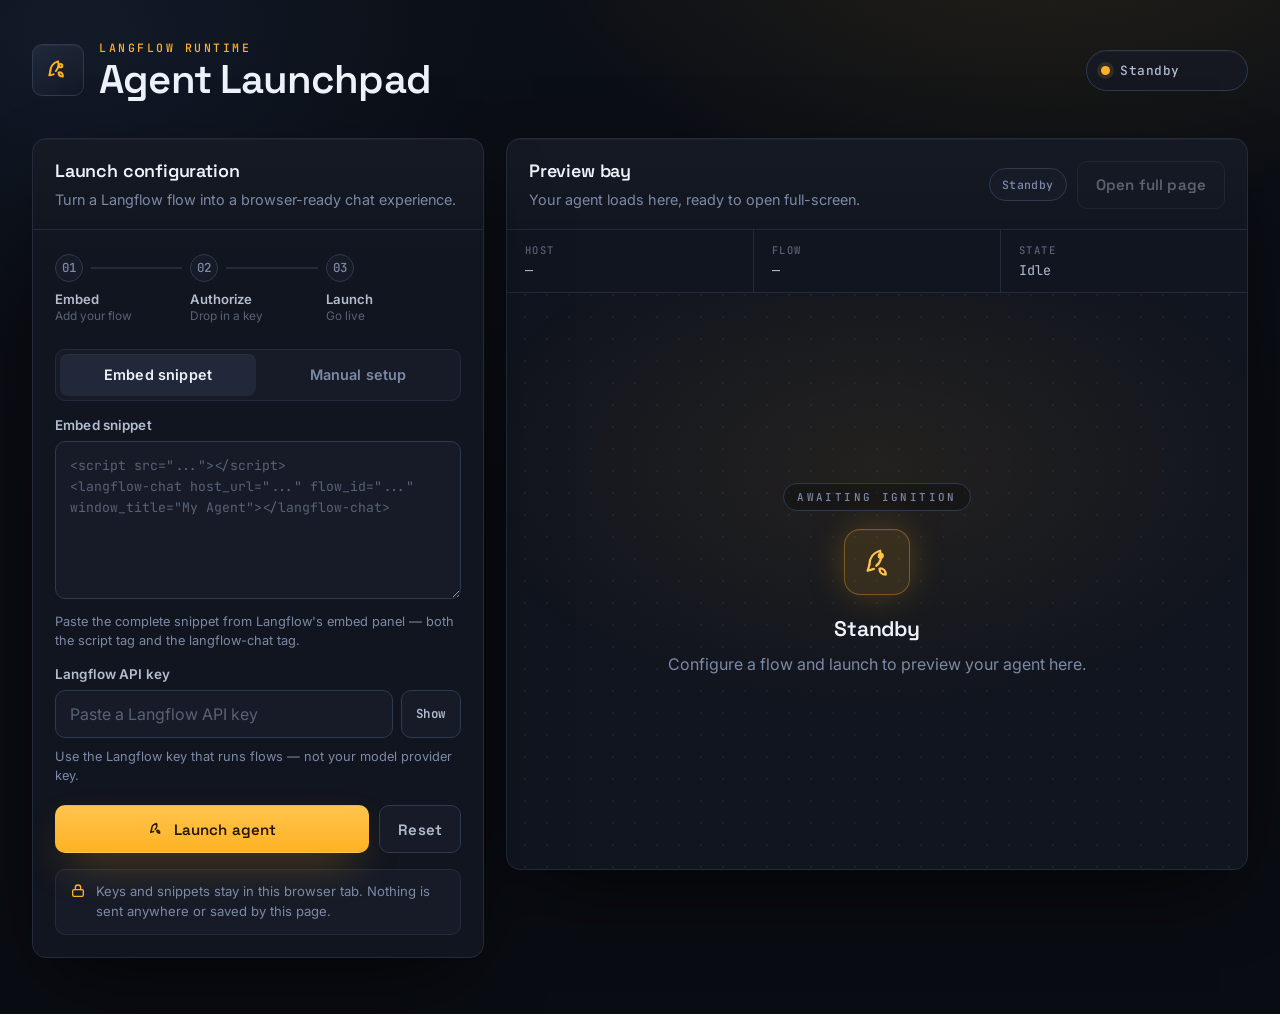
==== commit 6ac02a26: "Fixed UI bugs with launcher and made chat integration smoother" ====
--- a/index.html
+++ b/index.html
@@ -246,4 +246,4 @@
 
     <script src="launcher.js"></script>
   </body>
-</html>
+</html>
--- a/styles.css
+++ b/styles.css
@@ -53,6 +53,11 @@
 
 * {
   box-sizing: border-box;
+}
+
+/* The hidden attribute must always win, even over the display rules below */
+[hidden] {
+  display: none !important;
 }
 
 html {
@@ -289,19 +294,21 @@
   display: grid;
   grid-template-columns: repeat(3, 1fr);
   gap: 0;
-  margin-bottom: 22px;
-  counter-reset: step;
+  margin: 0 0 22px;
+  padding: 0;
+  list-style: none;
 }
 .seq-step {
   position: relative;
-  padding: 4px 4px 4px 0;
-}
+  padding: 4px 0;
+}
+/* connector: from the right edge of this circle to just before the next one */
 .seq-step::before {
   content: "";
   position: absolute;
-  left: 13px;
-  right: -8px;
-  top: 13px;
+  top: 17px;
+  left: 36px;
+  right: 8px;
   height: 2px;
   background: var(--line);
   z-index: 0;
@@ -772,4 +779,4 @@
     animation-iteration-count: 1 !important;
     transition-duration: 0.001ms !important;
   }
-}
+}
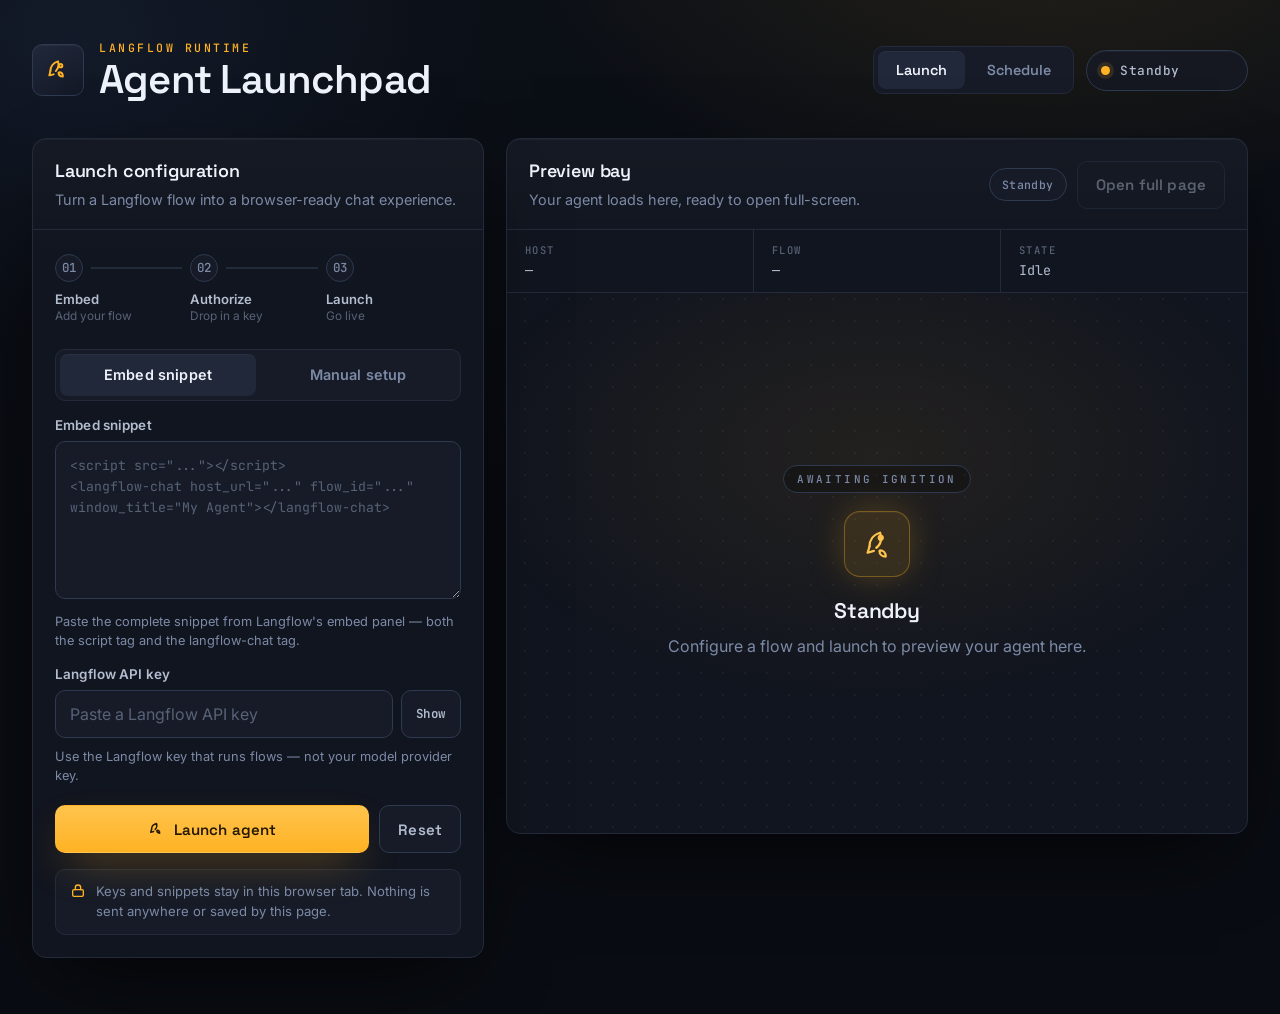
==== commit ee19d6a6: "Added scheduled task feature to launcher for every N hours/minutes/days" ====
--- a/index.html
+++ b/index.html
@@ -32,6 +32,28 @@
           </div>
         </div>
         <div class="top-actions">
+          <div class="view-switch" role="tablist" aria-label="Workspace">
+            <button
+              class="view-tab"
+              id="launchViewTab"
+              type="button"
+              role="tab"
+              aria-controls="viewLaunch"
+              aria-selected="true"
+            >
+              Launch
+            </button>
+            <button
+              class="view-tab"
+              id="scheduleViewTab"
+              type="button"
+              role="tab"
+              aria-controls="viewSchedule"
+              aria-selected="false"
+            >
+              Schedule
+            </button>
+          </div>
           <div class="status" id="status" role="status" aria-live="polite" data-state="idle">
             <span class="status-dot" aria-hidden="true"></span>
             <span id="statusText">Standby</span>
@@ -39,6 +61,7 @@
         </div>
       </header>
 
+      <div class="view active" id="viewLaunch" role="tabpanel" aria-labelledby="launchViewTab">
       <section class="layout" id="launcher">
         <!-- Control panel ------------------------------------------------ -->
         <section class="panel" aria-labelledby="setupTitle">
@@ -242,8 +265,188 @@
           </div>
         </section>
       </section>
+      </div>
+
+      <!-- ============ SCHEDULE WORKSPACE ============================== -->
+      <div class="view" id="viewSchedule" role="tabpanel" aria-labelledby="scheduleViewTab" hidden>
+        <section class="layout">
+          <!-- Task builder ------------------------------------------------ -->
+          <section class="panel" aria-labelledby="scheduleTitle">
+            <div class="panel-head">
+              <h2 id="scheduleTitle">Schedule a task</h2>
+              <p>Run one fixed prompt against a Langflow flow on a repeating schedule.</p>
+            </div>
+
+            <div class="panel-body">
+              <div class="field">
+                <label for="taskName">Task name</label>
+                <input id="taskName" autocomplete="off" placeholder="Morning briefing" />
+              </div>
+
+              <div class="field">
+                <label for="taskHost">Langflow host URL</label>
+                <input id="taskHost" autocomplete="off" placeholder="http://localhost:7860" />
+              </div>
+
+              <div class="field">
+                <label for="taskFlow">Flow ID</label>
+                <input
+                  id="taskFlow"
+                  autocomplete="off"
+                  placeholder="d6c10bc7-91c9-4bb2-95e1-f0c0058a131f"
+                />
+              </div>
+
+              <div class="field">
+                <label for="taskKey">Langflow API key</label>
+                <div class="input-row">
+                  <input
+                    id="taskKey"
+                    type="password"
+                    autocomplete="off"
+                    placeholder="Paste a Langflow API key"
+                  />
+                  <button class="btn btn-secondary" id="toggleTaskKeyBtn" type="button">
+                    Show
+                  </button>
+                </div>
+              </div>
+
+              <div class="field">
+                <label for="taskPrompt">Prompt to run each time</label>
+                <textarea
+                  id="taskPrompt"
+                  spellcheck="true"
+                  placeholder="Summarize today's top priorities and send me a short briefing."
+                ></textarea>
+                <p class="helper">
+                  This exact text is sent to the flow as the chat input on every run.
+                </p>
+              </div>
+
+              <div class="field">
+                <label>Frequency</label>
+                <div class="tabs seg-4" role="tablist" aria-label="Schedule frequency">
+                  <button class="tab freq-tab" type="button" data-freq="minutes" aria-selected="false">Minutes</button>
+                  <button class="tab freq-tab" type="button" data-freq="hours" aria-selected="true">Hours</button>
+                  <button class="tab freq-tab" type="button" data-freq="daily" aria-selected="false">Daily</button>
+                  <button class="tab freq-tab" type="button" data-freq="weekly" aria-selected="false">Weekly</button>
+                </div>
+              </div>
+
+              <!-- interval config (minutes/hours) -->
+              <div class="field" id="intervalConfig">
+                <label for="intervalN">Run every</label>
+                <div class="interval-row">
+                  <input id="intervalN" type="number" min="1" step="1" value="6" inputmode="numeric" />
+                  <span class="interval-unit" id="intervalUnit">hours</span>
+                </div>
+              </div>
+
+              <!-- time-of-day config (daily/weekly) -->
+              <div class="field" id="timeConfig" hidden>
+                <label for="timeOfDay">At time (this browser's timezone)</label>
+                <input id="timeOfDay" type="time" value="09:00" />
+              </div>
+
+              <!-- weekday config (weekly) -->
+              <div class="field" id="weekdayConfig" hidden>
+                <label for="weekday">On day</label>
+                <select id="weekday">
+                  <option value="1">Monday</option>
+                  <option value="2">Tuesday</option>
+                  <option value="3">Wednesday</option>
+                  <option value="4">Thursday</option>
+                  <option value="5">Friday</option>
+                  <option value="6">Saturday</option>
+                  <option value="0">Sunday</option>
+                </select>
+              </div>
+
+              <div class="actions">
+                <button class="btn btn-primary" id="addTaskBtn" type="button">
+                  <svg viewBox="0 0 24 24" fill="none" stroke="currentColor" stroke-width="2" stroke-linecap="round" stroke-linejoin="round" aria-hidden="true">
+                    <circle cx="12" cy="12" r="9" />
+                    <path d="M12 7v5l3 2" />
+                  </svg>
+                  Schedule task
+                </button>
+                <button class="btn btn-secondary" id="resetTaskBtn" type="button">Reset</button>
+              </div>
+
+              <div class="notice">
+                <svg viewBox="0 0 24 24" fill="none" stroke="currentColor" stroke-width="2" stroke-linecap="round" stroke-linejoin="round" aria-hidden="true">
+                  <rect x="4" y="10" width="16" height="10" rx="2" />
+                  <path d="M8 10V7a4 4 0 0 1 8 0v3" />
+                </svg>
+                <span>Schedules live in this browser and only fire while this page is open. For always-on runs, export them to the Node runner (see the panel actions).</span>
+              </div>
+
+              <p class="error" id="taskError" role="alert"></p>
+            </div>
+          </section>
+
+          <!-- Scheduled tasks + run log ------------------------------------ -->
+          <section class="preview-shell" aria-labelledby="tasksTitle">
+            <div class="preview-head">
+              <div class="preview-copy">
+                <h2 id="tasksTitle">Scheduled tasks</h2>
+                <p id="tasksSubhead">Active schedules and their recent runs appear here.</p>
+              </div>
+              <div class="preview-meta">
+                <span class="chip" id="schedulerChip" data-state="idle">Idle</span>
+                <button class="btn btn-secondary" id="exportBtn" type="button" disabled>
+                  Export for runner
+                </button>
+              </div>
+            </div>
+
+            <div class="telemetry" aria-label="Scheduler telemetry">
+              <div class="telemetry-cell">
+                <span class="k">Active tasks</span>
+                <span class="v" id="telTaskCount">0</span>
+              </div>
+              <div class="telemetry-cell">
+                <span class="k">Next run</span>
+                <span class="v" id="telNextRun">—</span>
+              </div>
+              <div class="telemetry-cell">
+                <span class="k">Total runs</span>
+                <span class="v" id="telRunCount">0</span>
+              </div>
+            </div>
+
+            <div class="sched-stage">
+              <div class="empty-preview" id="emptyTasks">
+                <div class="empty-preview-inner">
+                  <span class="standby-tag">No schedules yet</span>
+                  <div class="empty-icon" aria-hidden="true">
+                    <svg viewBox="0 0 24 24" fill="none" stroke="currentColor" stroke-width="1.8" stroke-linecap="round" stroke-linejoin="round">
+                      <circle cx="12" cy="12" r="8.5" />
+                      <path d="M12 7.5V12l3 1.8" />
+                    </svg>
+                  </div>
+                  <h3>Nothing scheduled</h3>
+                  <p>Fill in a prompt and a frequency, then schedule your first task.</p>
+                </div>
+              </div>
+
+              <div class="sched-body" id="schedBody" hidden>
+                <div class="task-list" id="taskList" aria-label="Scheduled tasks"></div>
+
+                <div class="log-head">
+                  <h3>Run log</h3>
+                  <button class="btn btn-secondary btn-sm" id="clearLogBtn" type="button">Clear log</button>
+                </div>
+                <div class="run-log" id="runLog" aria-label="Run log" aria-live="polite"></div>
+              </div>
+            </div>
+          </section>
+        </section>
+      </div>
     </main>
 
     <script src="launcher.js"></script>
+    <script src="scheduler.js"></script>
   </body>
 </html>
--- a/styles.css
+++ b/styles.css
@@ -770,6 +770,320 @@
   }
 }
 
+/* =========================================================================
+   Scheduler workspace
+   ========================================================================= */
+
+/* ---- Workspace view switch (topbar) ------------------------------------- */
+.top-actions {
+  display: flex;
+  align-items: center;
+  gap: 12px;
+  flex-wrap: wrap;
+}
+.view-switch {
+  display: inline-flex;
+  gap: 4px;
+  padding: 4px;
+  border: 1px solid var(--line);
+  border-radius: var(--radius-sm);
+  background: var(--surface-2);
+}
+.view-tab {
+  min-height: 38px;
+  padding: 0 18px;
+  border: 0;
+  border-radius: 8px;
+  background: transparent;
+  color: var(--muted);
+  font-family: var(--font-display);
+  font-weight: 600;
+  font-size: 0.9rem;
+  transition: color 0.16s ease, background 0.16s ease;
+}
+.view-tab:hover {
+  color: var(--ink-2);
+}
+.view-tab[aria-selected="true"] {
+  background: var(--surface-hover);
+  color: var(--ink);
+  box-shadow: var(--inset-hi);
+}
+.view-tab:focus-visible {
+  outline: 2px solid var(--amber);
+  outline-offset: 2px;
+}
+
+.view {
+  display: none;
+}
+.view.active {
+  display: block;
+  animation: fade 0.28s ease both;
+}
+
+/* ---- Frequency segmented control ---------------------------------------- */
+.seg-4 {
+  grid-template-columns: repeat(4, 1fr);
+}
+.seg-4 .tab {
+  font-size: 0.84rem;
+  padding: 0 6px;
+}
+.tab[aria-selected="true"] {
+  background: var(--surface-hover);
+  color: var(--ink);
+  box-shadow: var(--inset-hi);
+}
+
+/* ---- Interval + select controls ----------------------------------------- */
+.interval-row {
+  display: grid;
+  grid-template-columns: minmax(0, 1fr) auto;
+  gap: 8px;
+  align-items: center;
+}
+.interval-row input {
+  font-family: var(--font-mono);
+}
+.interval-unit {
+  display: inline-flex;
+  align-items: center;
+  height: var(--control);
+  padding: 0 16px;
+  border: 1px solid var(--line-2);
+  border-radius: var(--radius-sm);
+  background: var(--surface-2);
+  color: var(--ink-2);
+  font-family: var(--font-mono);
+  font-size: 0.84rem;
+}
+select {
+  width: 100%;
+  height: var(--control);
+  padding: 0 14px;
+  border: 1px solid var(--line-2);
+  border-radius: var(--radius-sm);
+  background: var(--surface-2);
+  color: var(--ink);
+  outline: none;
+  font: inherit;
+  transition: border-color 0.16s ease, box-shadow 0.16s ease, background 0.16s ease;
+}
+select:hover {
+  border-color: #384459;
+}
+select:focus {
+  border-color: var(--amber);
+  background: var(--surface);
+  box-shadow: 0 0 0 4px var(--amber-soft);
+}
+
+.chip[data-state="running"] {
+  color: var(--amber-bright);
+  border-color: var(--amber-line);
+  background: var(--amber-soft);
+}
+
+.btn-sm {
+  min-height: 34px;
+  padding: 0 12px;
+  font-size: 0.8rem;
+}
+
+/* ---- Scheduler right column --------------------------------------------- */
+.sched-stage {
+  position: relative;
+  min-height: clamp(520px, 60vh, 720px);
+}
+.empty-preview {
+  min-height: clamp(520px, 60vh, 720px);
+}
+.sched-body {
+  display: flex;
+  flex-direction: column;
+  gap: 16px;
+  padding: 18px;
+}
+
+/* ---- Task cards --------------------------------------------------------- */
+.task-list {
+  display: grid;
+  gap: 10px;
+}
+.task-card {
+  border: 1px solid var(--line);
+  border-radius: var(--radius-sm);
+  background: var(--surface-2);
+  padding: 14px 15px;
+}
+.task-card[data-enabled="false"] {
+  opacity: 0.62;
+}
+.task-card-top {
+  display: flex;
+  align-items: flex-start;
+  justify-content: space-between;
+  gap: 12px;
+}
+.task-card-name {
+  margin: 0;
+  font-family: var(--font-display);
+  font-size: 1rem;
+  font-weight: 600;
+  letter-spacing: -0.01em;
+  color: var(--ink);
+}
+.task-card-cadence {
+  margin: 3px 0 0;
+  font-family: var(--font-mono);
+  font-size: 0.74rem;
+  letter-spacing: 0.03em;
+  color: var(--amber);
+}
+.task-card-actions {
+  display: flex;
+  gap: 6px;
+  flex: 0 0 auto;
+}
+.icon-btn {
+  display: grid;
+  place-items: center;
+  width: 34px;
+  height: 34px;
+  border: 1px solid var(--line-2);
+  border-radius: 8px;
+  background: var(--surface);
+  color: var(--ink-2);
+  transition: color 0.16s ease, background 0.16s ease, border-color 0.16s ease;
+}
+.icon-btn:hover {
+  background: var(--surface-hover);
+  color: var(--ink);
+  border-color: #3b475c;
+}
+.icon-btn svg {
+  width: 15px;
+  height: 15px;
+}
+.icon-btn.danger:hover {
+  color: var(--danger);
+  border-color: rgba(255, 111, 97, 0.4);
+}
+.task-card-prompt {
+  margin: 11px 0 0;
+  padding: 9px 11px;
+  border: 1px solid var(--line);
+  border-radius: 8px;
+  background: var(--surface);
+  color: var(--ink-2);
+  font-size: 0.82rem;
+  line-height: 1.5;
+  max-height: 3.4em;
+  overflow: hidden;
+  text-overflow: ellipsis;
+}
+.task-card-meta {
+  display: flex;
+  flex-wrap: wrap;
+  gap: 6px 16px;
+  margin-top: 11px;
+}
+.task-card-meta span {
+  font-family: var(--font-mono);
+  font-size: 0.72rem;
+  color: var(--muted);
+}
+.task-card-meta b {
+  color: var(--ink-2);
+  font-weight: 500;
+}
+.task-card-meta .ok {
+  color: var(--live);
+}
+.task-card-meta .fail {
+  color: var(--danger);
+}
+
+/* ---- Run log ------------------------------------------------------------ */
+.log-head {
+  display: flex;
+  align-items: center;
+  justify-content: space-between;
+  gap: 12px;
+  padding-top: 4px;
+  border-top: 1px solid var(--line);
+  margin-top: 2px;
+}
+.log-head h3 {
+  margin: 0;
+  padding-top: 14px;
+  font-family: var(--font-display);
+  font-size: 0.98rem;
+  font-weight: 600;
+}
+.run-log {
+  display: grid;
+  gap: 8px;
+  max-height: 360px;
+  overflow-y: auto;
+}
+.log-entry {
+  display: grid;
+  grid-template-columns: auto minmax(0, 1fr);
+  gap: 10px;
+  padding: 10px 12px;
+  border: 1px solid var(--line);
+  border-left-width: 3px;
+  border-radius: 8px;
+  background: var(--surface-2);
+}
+.log-entry[data-status="ok"] {
+  border-left-color: var(--live);
+}
+.log-entry[data-status="error"] {
+  border-left-color: var(--danger);
+}
+.log-entry[data-status="running"] {
+  border-left-color: var(--amber);
+}
+.log-when {
+  font-family: var(--font-mono);
+  font-size: 0.7rem;
+  color: var(--faint);
+  white-space: nowrap;
+}
+.log-main {
+  min-width: 0;
+}
+.log-task {
+  font-size: 0.82rem;
+  font-weight: 600;
+  color: var(--ink-2);
+}
+.log-msg {
+  margin-top: 3px;
+  font-family: var(--font-mono);
+  font-size: 0.76rem;
+  line-height: 1.5;
+  color: var(--muted);
+  white-space: pre-wrap;
+  word-break: break-word;
+  max-height: 8.5em;
+  overflow-y: auto;
+}
+.log-entry[data-status="ok"] .log-task { color: var(--live); }
+.log-entry[data-status="error"] .log-task { color: var(--danger); }
+
+@media (max-width: 560px) {
+  .interval-row {
+    grid-template-columns: 1fr;
+  }
+  .seg-4 {
+    grid-template-columns: repeat(2, 1fr);
+  }
+}
+
 /* ---- Motion preferences ------------------------------------------------- */
 @media (prefers-reduced-motion: reduce) {
   *,
